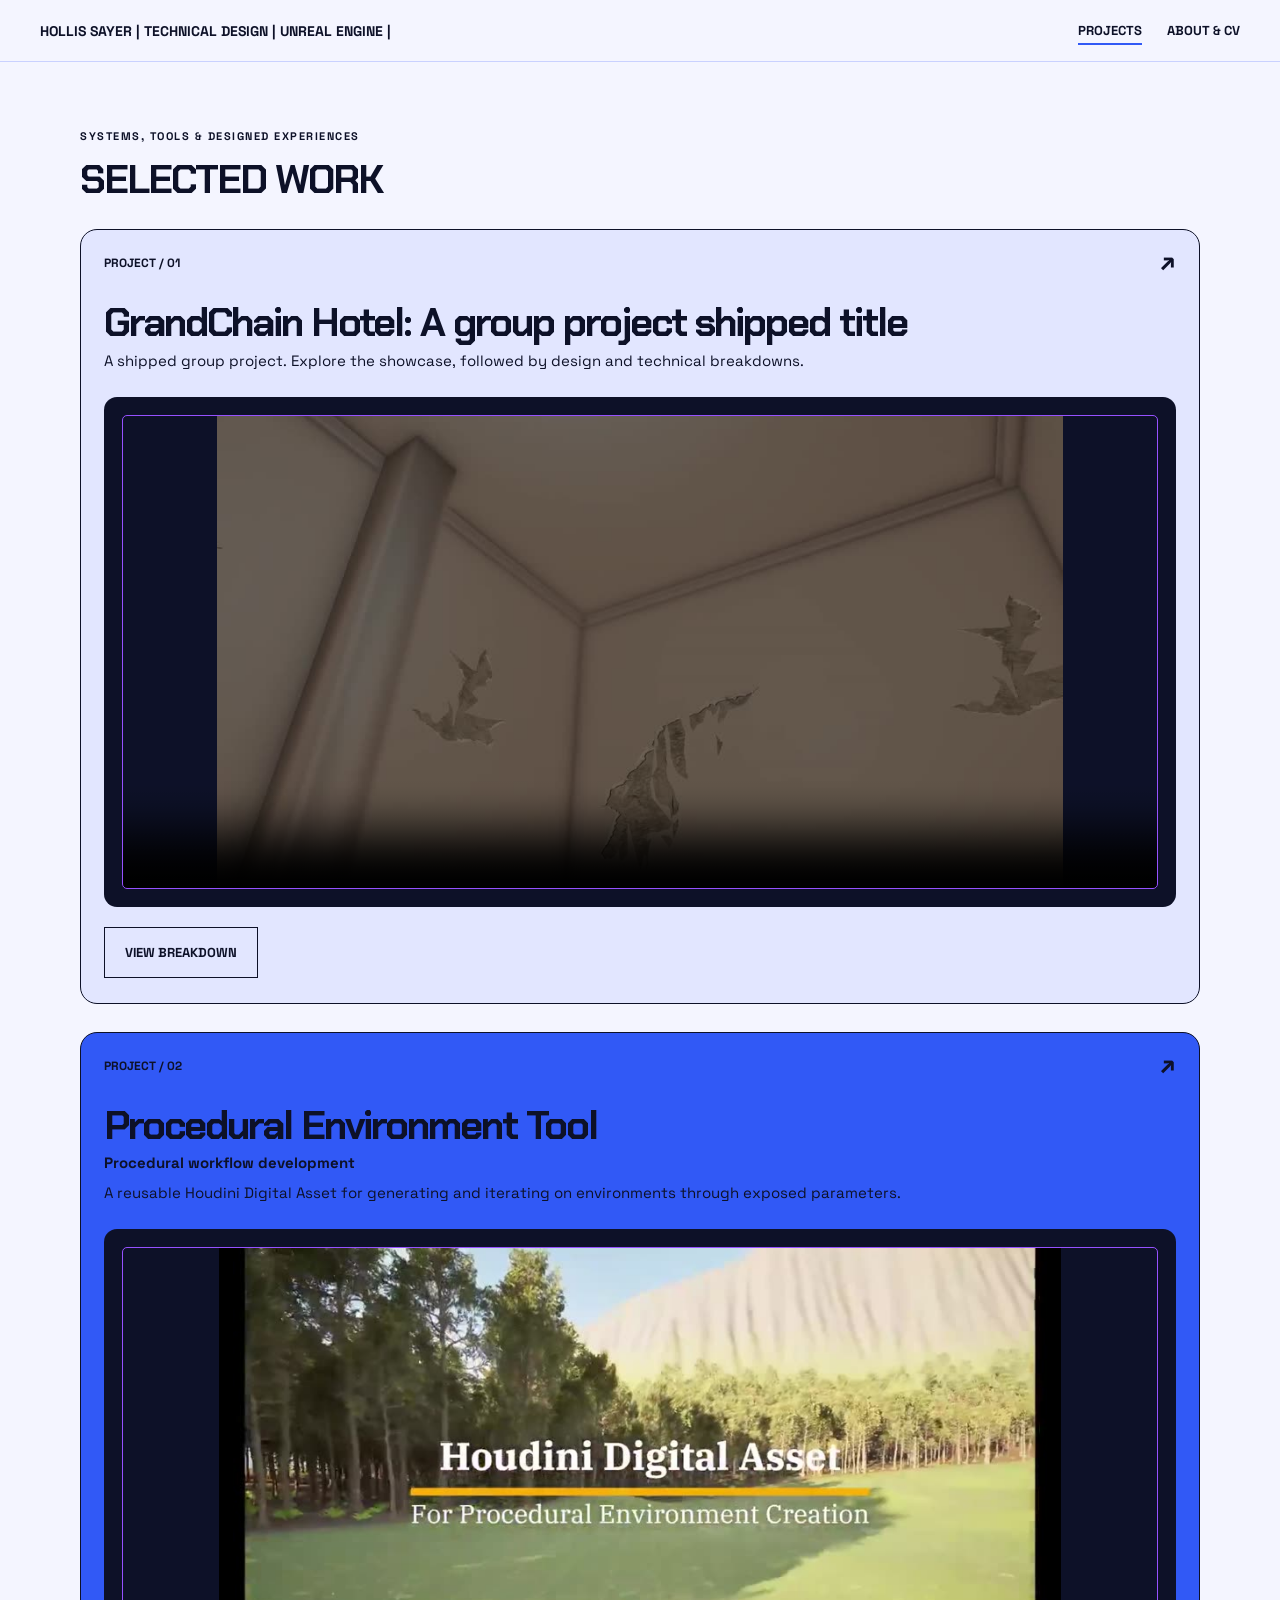
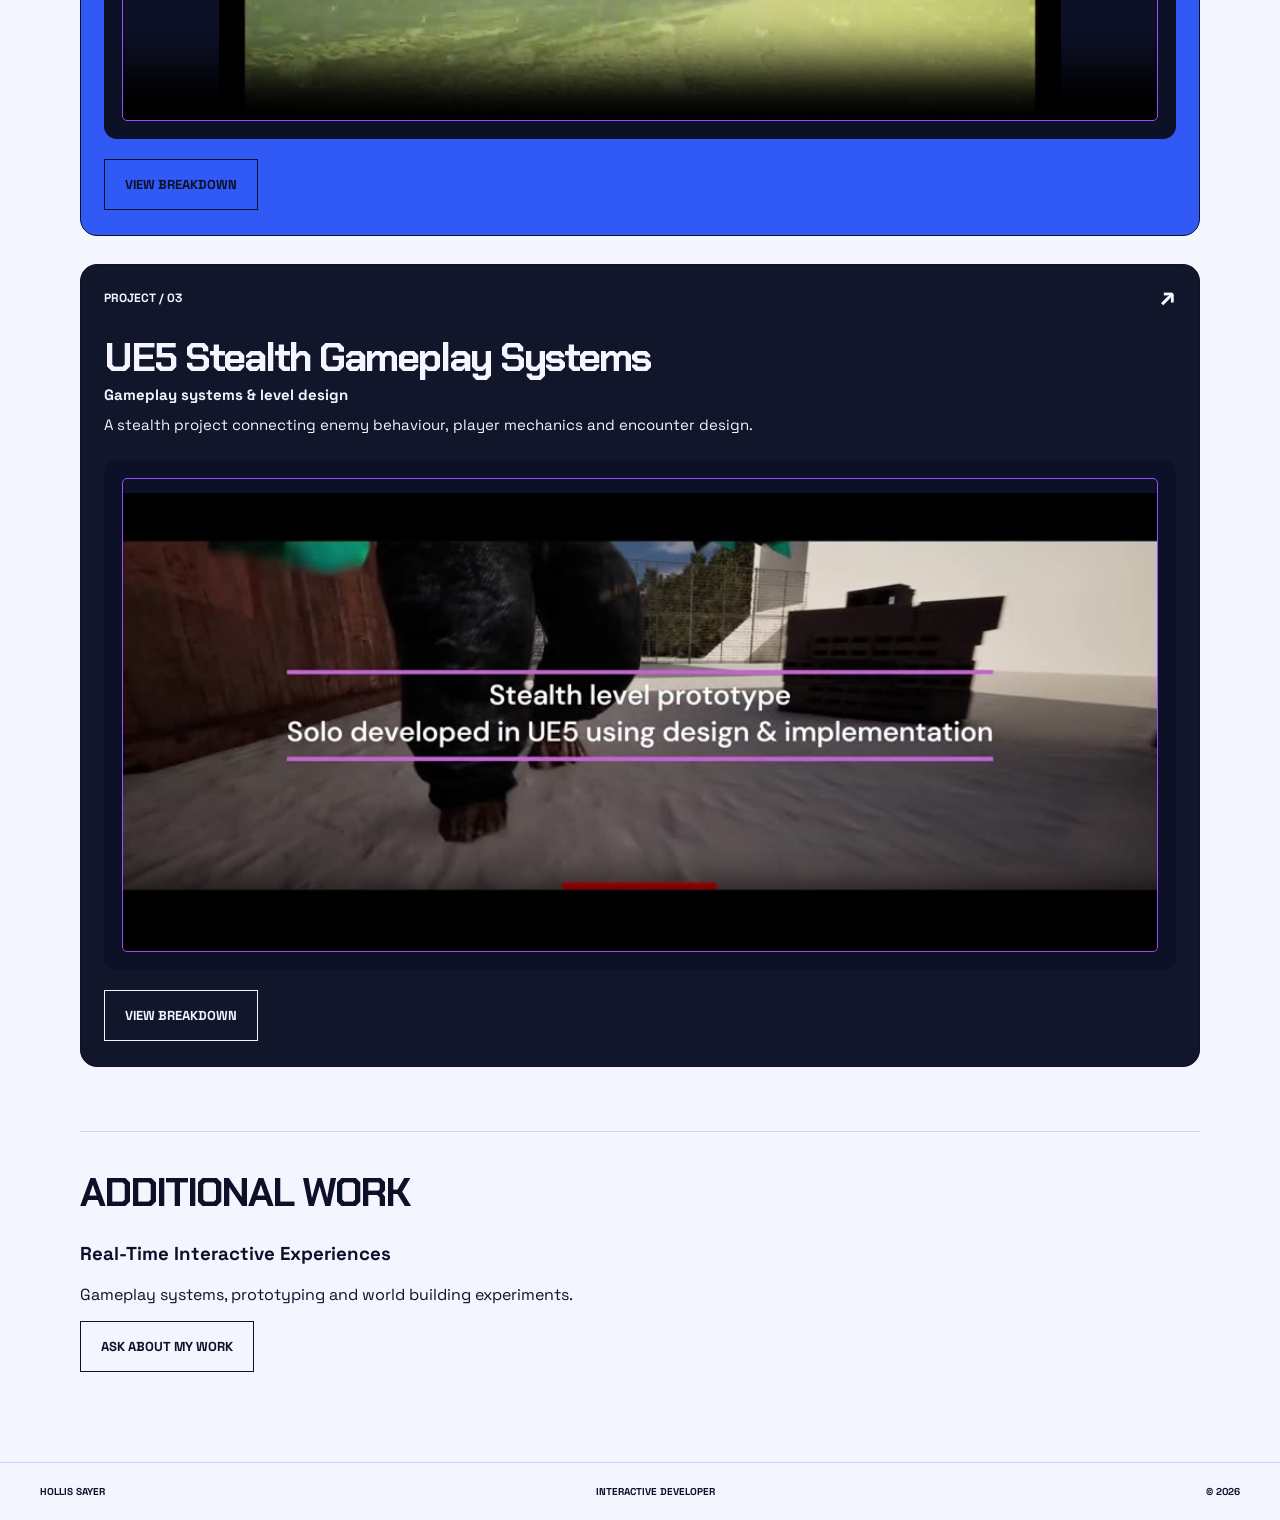
==== index.html @ 5f912efd "Remove real-time 3D from personal skills and profile across portfolio" ====
<!doctype html>
<html lang="en">
<head>
    <meta charset="utf-8">
    <meta name="viewport" content="width=device-width, initial-scale=1">
    <meta name="description" content="Selected technical design and procedural generation projects by Hollis Sayer.">
    <title>Projects — Hollis Sayer</title>
    <link rel="preconnect" href="https://fonts.googleapis.com">
    <link rel="preconnect" href="https://fonts.gstatic.com" crossorigin>
    <link href="https://fonts.googleapis.com/css2?family=Chakra+Petch:wght@500;600;700&family=Space+Grotesk:wght@400;500;600;700&display=optional" rel="stylesheet">
    <link rel="stylesheet" href="styles.css?v=fast-navigation-5">
</head>
<body>
    <header class="nav">
        <a href="index.html" class="name">HOLLIS SAYER | TECHNICAL DESIGN | UNREAL ENGINE |</a>
        <nav aria-label="Primary navigation">
            <a href="index.html" class="active" aria-current="page">PROJECTS</a>
            <a href="about.html">ABOUT &amp; CV</a>
        </nav>
    </header>
    <main id="top"><section class="work" id="selected-work"><div class="wrap"><p class="eyebrow">SYSTEMS, TOOLS &amp; DESIGNED EXPERIENCES</p><h2>SELECTED WORK</h2><article class="card pale"><div class="meta"><span>PROJECT / 01</span><span aria-hidden="true">↗</span></div><h3><a href="grandchain-hotel.html">GrandChain Hotel: A group project shipped title</a></h3><p>A shipped group project. Explore the showcase, followed by design and technical breakdowns.</p><div class="video"><video class="project-video" playsinline controls preload="none" aria-label="GrandChain Hotel showcase" poster="images/previews/hotel.jpg"><source src="videos/grandchain-hotel-showcase.mp4" type="video/mp4">Your browser does not support HTML video. <a href="videos/grandchain-hotel-showcase.mp4">Watch the showcase</a>.</video></div><a class="button project-link" style="margin-top:20px" href="grandchain-hotel.html">VIEW BREAKDOWN</a></article><article class="card blue"><div class="meta"><span>PROJECT / 02</span><span aria-hidden="true">↗</span></div><h3><a href="houdini-tool.html">Procedural Environment Tool</a></h3><h4>Procedural workflow development</h4><p>A reusable Houdini Digital Asset for generating and iterating on environments through exposed parameters.</p><div class="video"><video class="project-video" muted playsinline controls preload="none" poster="images/previews/houdini.jpg"><source src="videos/houdini-portfolio-loop-under25mb.mp4" type="video/mp4">Your browser does not support HTML video.</video></div><a class="button project-link" style="margin-top:20px" href="houdini-tool.html">VIEW BREAKDOWN</a></article><article class="card dark"><div class="meta"><span>PROJECT / 03</span><span aria-hidden="true">↗</span></div><h3><a href="stealth-systems.html">UE5 Stealth Gameplay Systems</a></h3><h4>Gameplay systems & level design</h4><p>A stealth project connecting enemy behaviour, player mechanics and encounter design.</p><div class="video"><video class="project-video" playsinline controls preload="none" aria-label="Stealth level showcase" poster="images/previews/stealth.jpg"><source src="videos/stealth-showcase.mp4" type="video/mp4">Your browser does not support HTML video.</video></div><a class="button project-link" style="margin-top:20px" href="stealth-systems.html">VIEW BREAKDOWN</a></article><section class="additional"><h2>ADDITIONAL WORK</h2><h3>Real-Time Interactive Experiences</h3><p>Gameplay systems, prototyping and world building experiments.</p><a class="button" href="about.html#contact">ASK ABOUT MY WORK</a></section></div></section></main>    <footer>
        <span>HOLLIS SAYER</span>
        <span>INTERACTIVE DEVELOPER</span>
        <span>© 2026</span>
    </footer>
    <script src="script.js?v=fast-navigation-5"></script>
</body>
</html>
---- styles.css ----
/* ========================================
   GLOBAL
   ======================================== */

* { box-sizing: border-box; }

html { scroll-behavior: smooth; }

body {
    margin: 0;
    background: #f4f5ff;
    color: #0d1128;
    font-family: 'Space Grotesk', sans-serif;
}

a { color: inherit; text-decoration: none; }

a:focus-visible,
video:focus-visible {
    outline: 3px solid #9651ff;
    outline-offset: 4px;
}

/* ========================================
   NAVIGATION
   ======================================== */

.nav {
    min-height: 62px;
    border-bottom: 1px solid #c9d1ff;
    display: flex;
    align-items: center;
    justify-content: space-between;
    gap: 28px;
    padding: 14px 40px;
    position: sticky;
    top: 0;
    z-index: 10;
    background: rgba(244, 245, 255, .94);
    backdrop-filter: blur(12px);
}

.name {
    font-size: 14px;
    font-weight: 700;
}

.nav nav {
    display: flex;
    gap: 25px;
    font-size: 13px;
    font-weight: 700;
}

.nav nav a {
    position: relative;
    padding: 6px 0;
}

.nav nav a::after {
    content: '';
    position: absolute;
    left: 0;
    right: 100%;
    bottom: 0;
    height: 2px;
    background: #3159f6;
    transition: right .2s ease;
}

.nav nav a:hover::after,
.nav nav a.active::after {
    right: 0;
}

/* ========================================
   GENERAL LAYOUT
   ======================================== */

.wrap {
    width: min(1120px, calc(100% - 80px));
    margin: auto;
}

.hero {
    min-height: 267px;
    border-bottom: 1px solid #c9d1ff;
    display: flex;
    align-items: center;
    padding: 52px 0;
}

.hero h1,
.work h2,
.page-section h2,
.contact h2,
.card h3,
.cv-block h2,
.cv-block h3 {
    font-family: 'Chakra Petch', sans-serif;
}

.eyebrow {
    margin: 0 0 16px;
    font-size: 11px !important;
    font-weight: 700;
    letter-spacing: 1.5px;
}

.hero h1 {
    font-size: 70px;
    line-height: .9;
    letter-spacing: -4px;
    margin: 0 0 28px;
}

.hero p {
    margin: 0;
    font-size: 16px;
}

/* ========================================
   PROJECT SECTION
   ======================================== */

.work { padding: 67px 0 90px; }

.work h2 {
    font-size: 40px;
    line-height: 1;
    margin: 0 0 30px;
    letter-spacing: -2px;
}

.card {
    border: 1px solid #0d1128;
    border-radius: 17px;
    padding: 25px 23px 0;
    margin-bottom: 28px;
    overflow: hidden;
    transition: .25s;
}

.card:hover {
    transform: translateY(-3px);
    box-shadow: 7px 7px 0 #0d1128;
}

.blue { background: #3159f6; }
.dark { background: #11162b; color: #f4f5ff; }
.pale { background: #e2e6ff; }

.meta {
    display: flex;
    justify-content: space-between;
    font-size: 12px;
    font-weight: 700;
}

.meta span:last-child {
    font-size: 25px;
    line-height: 12px;
}

.card h3 {
    font-size: 40px;
    line-height: 1;
    letter-spacing: -2px;
    margin: 31px 0 8px;
}

.card h4 {
    font-size: 15px;
    margin: 0 0 10px;
}

.card p {
    font-size: 15px;
    line-height: 1.45;
    margin: 0 0 25px;
    max-width: 1000px;
}

/* ========================================
   VIDEO
   ======================================== */

.video {
    height: 510px;
    background: #0d1128;
    border-radius: 13px;
    padding: 18px;
    position: relative;
    overflow: hidden;
}

.video::after {
    content: '';
    position: absolute;
    inset: 18px;
    border: 1px solid #9651ff;
    border-radius: 5px;
    pointer-events: none;
    z-index: 2;
}

.project-video {
    width: 100%;
    height: 100%;
    display: block;
    object-fit: contain;
    background: #0d1128;
    border-radius: 5px;
}

.project-video:fullscreen,
.project-video:-webkit-full-screen {
    width: 100%;
    height: 100%;
    object-fit: contain;
    background: #000;
}

.tags {
    display: flex;
    gap: 24px;
    flex-wrap: wrap;
    padding: 20px 0;
    font-size: 10px;
    font-weight: 700;
}

.placeholder {
    height: 360px;
    border: 1px dashed rgba(255, 255, 255, .45);
    border-radius: 9px;
    display: grid;
    place-items: center;
    background: linear-gradient(135deg, #1b244a, #090c1a);
    font-size: 11px;
    letter-spacing: 2px;
}

.placeholder.light {
    border-color: #0d1128;
    background: repeating-linear-gradient(45deg, rgba(13, 17, 40, .05) 0 2px, transparent 2px 12px);
}

/* ========================================
   ABOUT / CONTENT PAGES
   ======================================== */

.page-section {
    padding: 90px 0;
    border-bottom: 1px solid #c9d1ff;
}

.about-grid {
    display: grid;
    grid-template-columns: 1fr 1fr;
    gap: 90px;
    align-items: start;
}

.page-section h2 {
    font-size: 48px;
    line-height: .96;
    letter-spacing: -2.5px;
    margin: 0;
}

.body-copy p,
.cv-block p {
    font-size: 17px;
    line-height: 1.6;
    margin: 0 0 22px;
}

.button-row {
    display: flex;
    flex-wrap: wrap;
    gap: 12px;
    margin-top: 32px;
}

.button {
    display: inline-flex;
    justify-content: space-between;
    align-items: center;
    gap: 35px;
    border: 1px solid #0d1128;
    padding: 16px 20px;
    font-size: 13px;
    font-weight: 700;
    transition: background .2s ease, color .2s ease;
}

.button:hover {
    background: #0d1128;
    color: #fff;
}

.button-secondary { background: #e2e6ff; }

/* ========================================
   CV
   ======================================== */

.cv-section { padding-top: 48px; }

.cv-block {
    display: grid;
    grid-template-columns: minmax(140px, .32fr) 1fr;
    gap: 48px;
    padding: 42px 0;
    border-bottom: 1px solid #c9d1ff;
}

.cv-block:last-child { border-bottom: 0; }

.cv-label {
    font-size: 11px;
    font-weight: 700;
    letter-spacing: 1.5px;
    padding-top: 7px;
}

.cv-block h2 {
    font-size: 40px;
    line-height: 1;
    letter-spacing: -2px;
    margin: 0 0 18px;
}

.cv-block h3 {
    font-size: 23px;
    line-height: 1.1;
    margin: 0 0 14px;
}

.skill-list {
    display: flex;
    flex-wrap: wrap;
    gap: 10px;
}

.skill-list span {
    border: 1px solid #0d1128;
    background: #e2e6ff;
    padding: 11px 13px;
    font-size: 11px;
    font-weight: 700;
}

.cv-columns {
    display: grid;
    grid-template-columns: 1fr 1fr;
    gap: 48px;
}

.cv-contact { background: #3159f6; margin: 24px -24px 0; padding: 42px 24px; border: 1px solid #0d1128; }

/* ========================================
   CONTACT / FOOTER
   ======================================== */

.contact {
    border-top: 1px solid #c9d1ff;
    padding: 90px 0;
}

.page-section + .contact { border-top: 0; }

.contact-grid {
    display: grid;
    grid-template-columns: 1.25fr .75fr;
    gap: 70px;
    align-items: end;
}

.contact small { font-size: 11px; font-weight: 700; }

.contact h2 {
    font-size: 85px;
    line-height: .88;
    letter-spacing: -5px;
    margin: 12px 0 0;
}

.contact p {
    line-height: 1.5;
    max-width: 380px;
}

footer {
    border-top: 1px solid #c9d1ff;
    padding: 22px 40px;
    display: flex;
    justify-content: space-between;
    gap: 20px;
    font-size: 10px;
    font-weight: 700;
}

/* ========================================
   MOBILE
   ======================================== */

@media (max-width: 760px) {
    .nav {
        align-items: flex-start;
        flex-direction: column;
        gap: 8px;
        padding: 13px 20px;
    }

    .name {
        font-size: 10px;
        line-height: 1.4;
    }

    .nav nav {
        width: 100%;
        justify-content: space-between;
        gap: 16px;
        font-size: 11px;
    }

    .wrap { width: calc(100% - 40px); }

    .hero { min-height: 230px; padding: 42px 0; }
    .hero h1 { font-size: 57px; }
    .work { padding: 50px 0 60px; }

    .card {
        padding: 20px 17px 0;
        border-radius: 12px;
    }

    .card h3 { font-size: 29px; }

    .video { height: 280px; padding: 10px; }
    .video::after { inset: 10px; }
    .placeholder { height: 230px; }

    .page-section { padding: 62px 0; }
    .about-grid { grid-template-columns: 1fr; gap: 34px; }
    .page-section h2 { font-size: 38px; }

    .cv-block {
        grid-template-columns: 1fr;
        gap: 18px;
        padding: 34px 0;
    }

    .cv-label { padding-top: 0; }
    .cv-block h2 { font-size: 32px; }
    .cv-columns { grid-template-columns: 1fr; gap: 26px; }
    .cv-contact { margin: 16px -12px 0; padding: 30px 18px; }

    .contact { padding: 65px 0; }
    .contact-grid { grid-template-columns: 1fr; gap: 30px; }
    .contact h2 { font-size: 57px; letter-spacing: -3px; }

    footer { padding: 20px; display: block; }
    footer span { display: block; margin: 5px 0; }
}

/* Portfolio case studies */
html{scroll-padding-top:110px}
.hero h1{line-height:1.03}
.hero p{line-height:1.6}
.project-link{margin-bottom:25px}
.dark .button{border-color:#f4f5ff}
.dark .button:hover{background:#f4f5ff;color:#11162b}
.project-summary{min-height:150px;display:flex;flex-direction:column;justify-content:center;border-top:1px solid currentColor;border-bottom:1px solid currentColor;padding:25px 0}
.project-summary span{font-size:clamp(16px,3vw,28px);font-weight:700}
.project-summary p{margin:15px 0 0}
.additional{margin-top:64px;padding-top:40px;border-top:1px solid #c9d1ff}
.back-link{display:inline-block;margin-bottom:30px;font-size:12px;font-weight:700}
.case-hero h1{font-size:clamp(36px,6vw,70px);letter-spacing:-2px;max-width:1000px}
.case-hero p{max-width:780px}
.case-body{padding-bottom:70px}
.draft-note{border-left:3px solid #3159f6;padding:15px 20px;background:#e2e6ff;line-height:1.6;margin:32px 0}
.case-section{padding:50px 0;border-bottom:1px solid #c9d1ff;scroll-margin-top:20px}
.case-section h2{font-family:'Chakra Petch',sans-serif;font-size:clamp(28px,4vw,44px);line-height:1.12;margin:0 0 28px;letter-spacing:-1px}
.case-section h3{font-size:22px;margin:0 0 18px}
.case-section p,.case-section dd{line-height:1.65}
.case-section p{max-width:850px}
.caption{font-size:13px;color:#424a71}
.overview-grid,.evidence-grid{display:grid;grid-template-columns:1fr 1fr;gap:24px}
.overview-grid{margin:0 0 28px}
.overview-grid>div{padding:20px;background:#e2e6ff}
dt{font-size:12px;font-weight:700;margin-bottom:10px}
dd{margin:0}
.case-nav{display:flex;flex-wrap:wrap;gap:20px;padding:24px 0;border-bottom:1px solid #c9d1ff;font-size:13px;font-weight:700}
.case-nav a,.back-link{text-decoration:underline;text-underline-offset:5px}
.evidence-slot{border:1px dashed #818bbb;border-radius:12px;background:#e9ecff;padding:28px;min-height:170px}
.evidence-slot p{margin:15px 0}
.evidence-slot span{font-size:11px;letter-spacing:1px;text-transform:uppercase;color:#424a71}
.system-block{margin:35px 0 50px}
.reasoning{display:grid;grid-template-columns:repeat(3,minmax(0,1fr));gap:24px;margin:24px 0}
.process-flow{display:flex;flex-wrap:wrap;align-items:center;gap:15px;margin:28px 0;font-size:12px;font-weight:700}
.process-flow span{padding:15px;background:#e2e6ff}
.iteration-grid{display:grid;grid-template-columns:repeat(4,minmax(0,1fr));gap:20px}
.iteration-grid article{padding:24px 20px;border:1px solid #c9d1ff;border-radius:12px}
.iteration-grid h3{margin-top:15px}
@media(max-width:760px){.hero h1{font-size:clamp(36px,10vw,57px);letter-spacing:-2px}.evidence-grid,.overview-grid,.reasoning,.iteration-grid{grid-template-columns:1fr}.case-section{padding:35px 0}.case-nav{gap:20px;line-height:1.8}.video{height:auto;aspect-ratio:16/9}.button{gap:18px;font-size:12px}.tags{gap:14px}}
@media(prefers-reduced-motion:reduce){html{scroll-behavior:auto}.card,.button{transition:none}.card:hover{transform:none}}

.project-evidence{margin:28px 0;background:#e2e6ff;padding:16px;border:1px solid #c9d1ff;border-radius:12px}.project-evidence img{display:block;width:100%;height:auto;max-height:850px;object-fit:contain;background:white}.project-evidence figcaption{font-size:13px;line-height:1.6;margin-top:12px;color:#424a71}.system-block p{max-width:900px}

.breakdown-choice{display:flex;flex-wrap:wrap;gap:16px;margin-top:28px}.breakdown-group{padding-top:65px;scroll-margin-top:110px}.breakdown-group>h2{font-family:'Chakra Petch',sans-serif;font-size:clamp(32px,4vw,48px);margin:0 0 24px}.case-section h3{font-family:'Chakra Petch',sans-serif;font-size:clamp(26px,3vw,36px);margin:0 0 25px}.case-section h4{font-size:16px;margin:28px 0 10px}.breakdown-group+.breakdown-group{margin-top:60px;border-top:3px solid #3159f6}.design-study{padding-top:40px}@media(max-width:760px){.breakdown-choice{flex-direction:column}.breakdown-choice .button{width:100%}.breakdown-group{padding-top:45px}}

/* Immediate navigation and predictable card interactions */
html{scroll-behavior:auto}.card{transition:none}.card:hover{transform:none;box-shadow:none}.nav{backdrop-filter:none}.project-video{aspect-ratio:16/9}

/* Keep touch and button feedback immediate. */
a,button{touch-action:manipulation}.button,.nav nav a::after{transition:none}

.teaching-layer{margin:28px 0 40px}.teaching-layer h5{font-family:'Chakra Petch',sans-serif;font-size:clamp(18px,2vw,20px);line-height:1.4;margin:0 0 14px}.teaching-layer p{margin-bottom:24px}

/* Design headings sit above the smaller teaching layers. */
.design-study>h4{font-family:'Chakra Petch',sans-serif;font-size:clamp(23px,2.5vw,26px);line-height:1.35;margin:32px 0 14px}

/* Small tutorial screenshots sit beside the explanation. */
.teaching-example{display:grid;grid-template-columns:minmax(0,1fr) 240px;gap:28px;align-items:start}.teaching-example p{margin:0}.teaching-image{display:block;border:1px solid #c9d1ff;border-radius:10px;overflow:hidden;background:#e2e6ff}.teaching-image img{display:block;width:100%;height:auto}@media(max-width:760px){.teaching-example{grid-template-columns:1fr;gap:18px}.teaching-image{width:min(240px,100%)}}
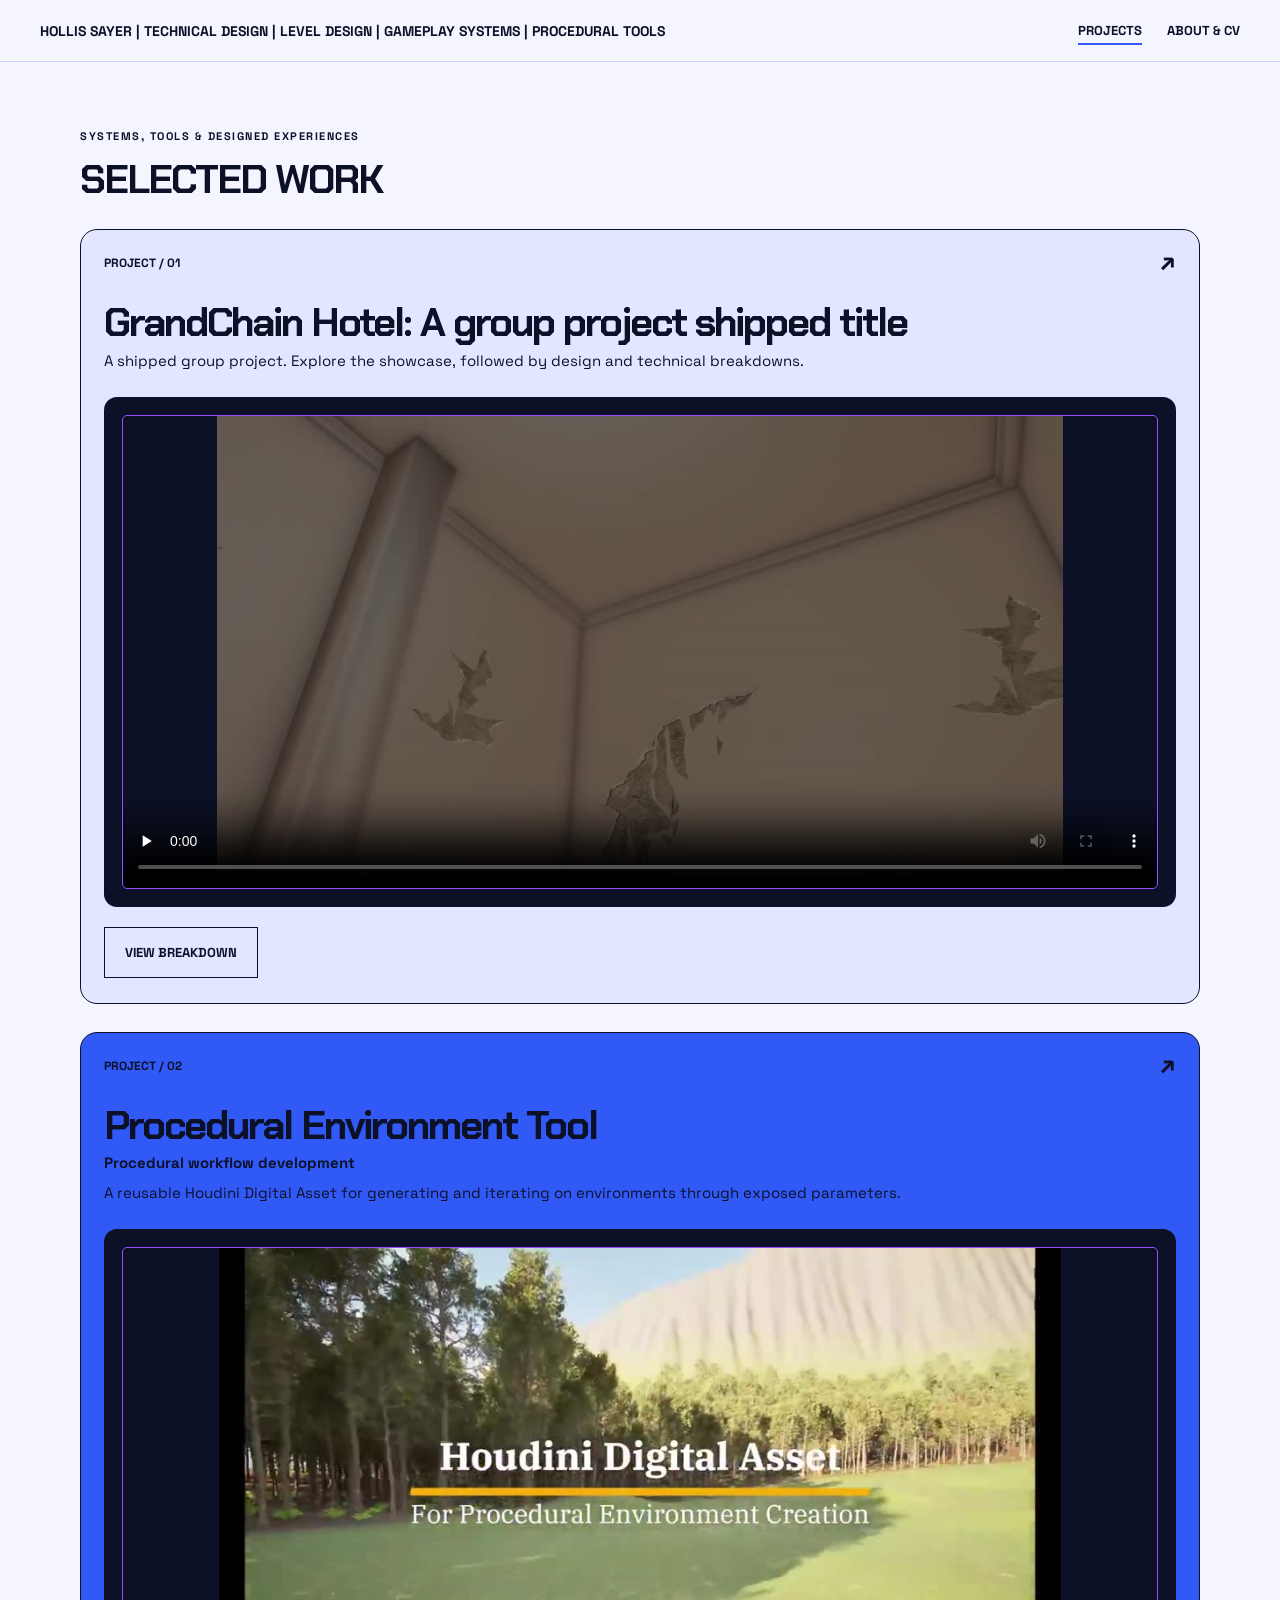
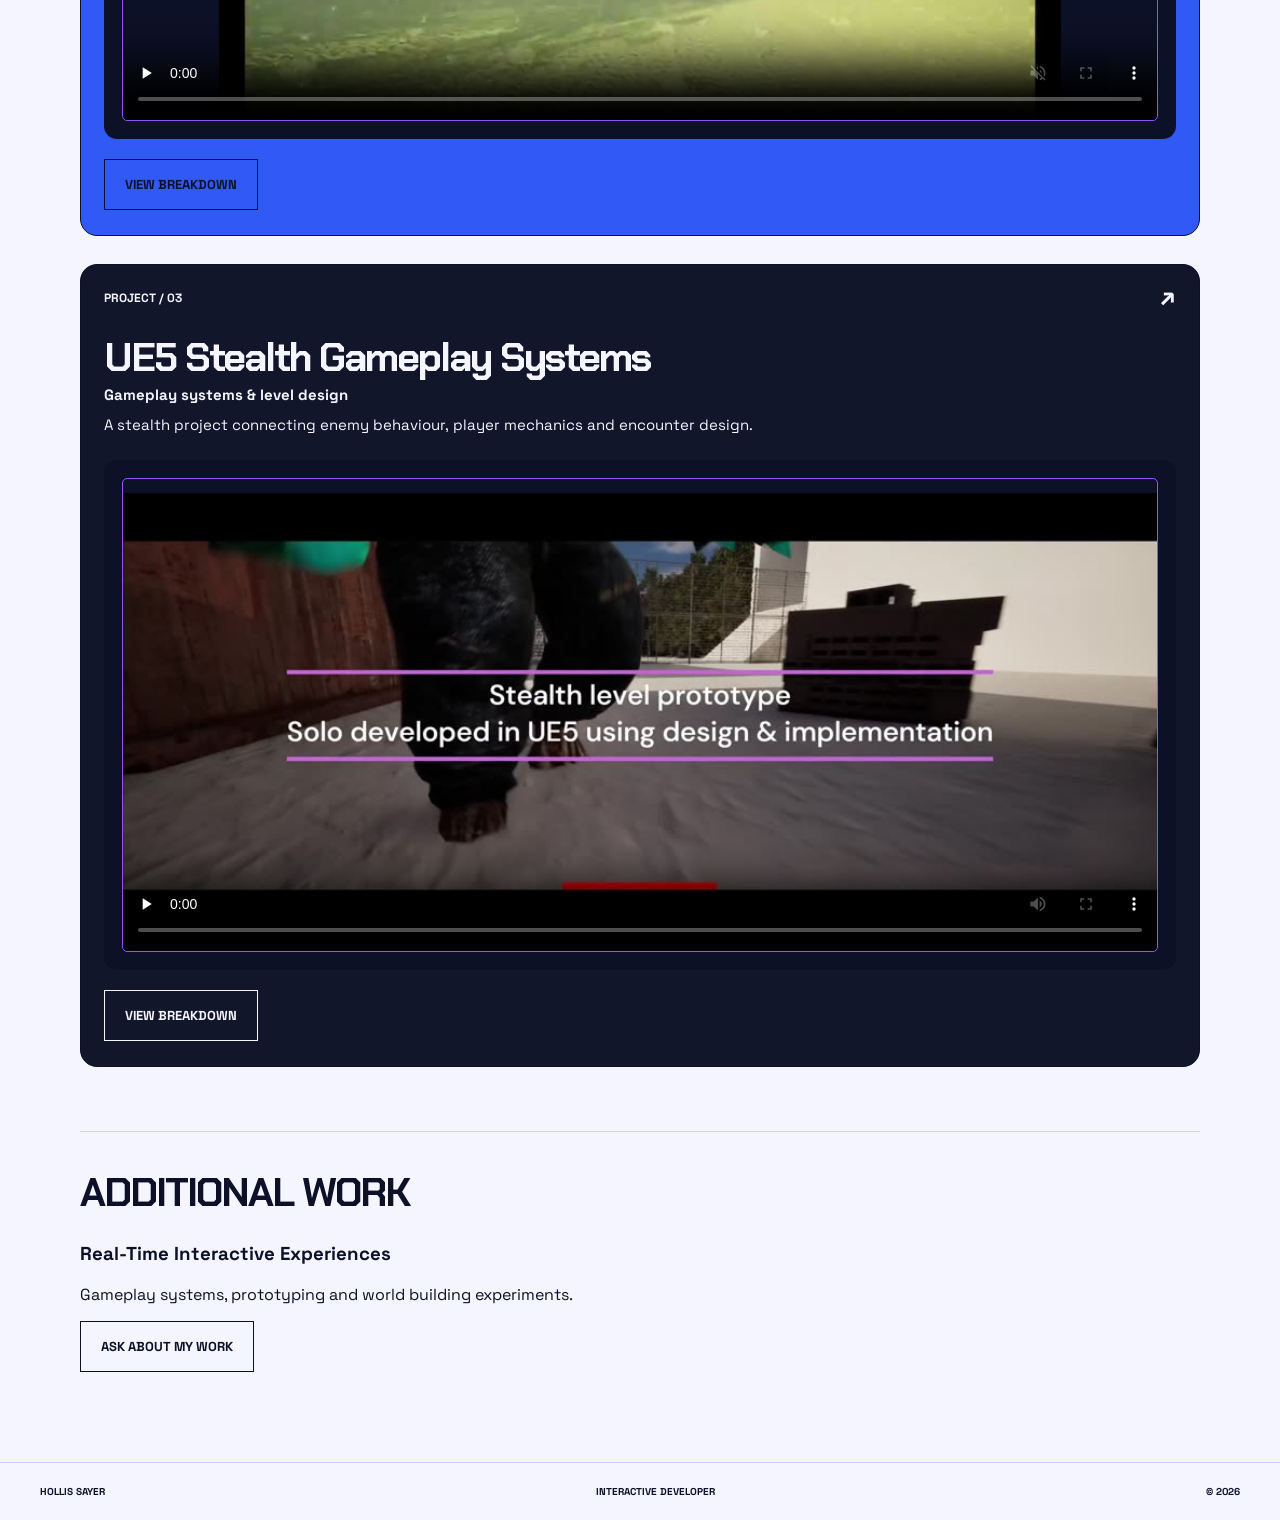
==== commit d174f35e: "Make portfolio identity header non-clickable and update specialties" ====
--- a/index.html
+++ b/index.html
@@ -12,7 +12,7 @@
 </head>
 <body>
     <header class="nav">
-        <a href="index.html" class="name">HOLLIS SAYER | TECHNICAL DESIGN | UNREAL ENGINE |</a>
+        <span class="name">HOLLIS SAYER | TECHNICAL DESIGN | LEVEL DESIGN | GAMEPLAY SYSTEMS | PROCEDURAL TOOLS</span>
         <nav aria-label="Primary navigation">
             <a href="index.html" class="active" aria-current="page">PROJECTS</a>
             <a href="about.html">ABOUT &amp; CV</a>
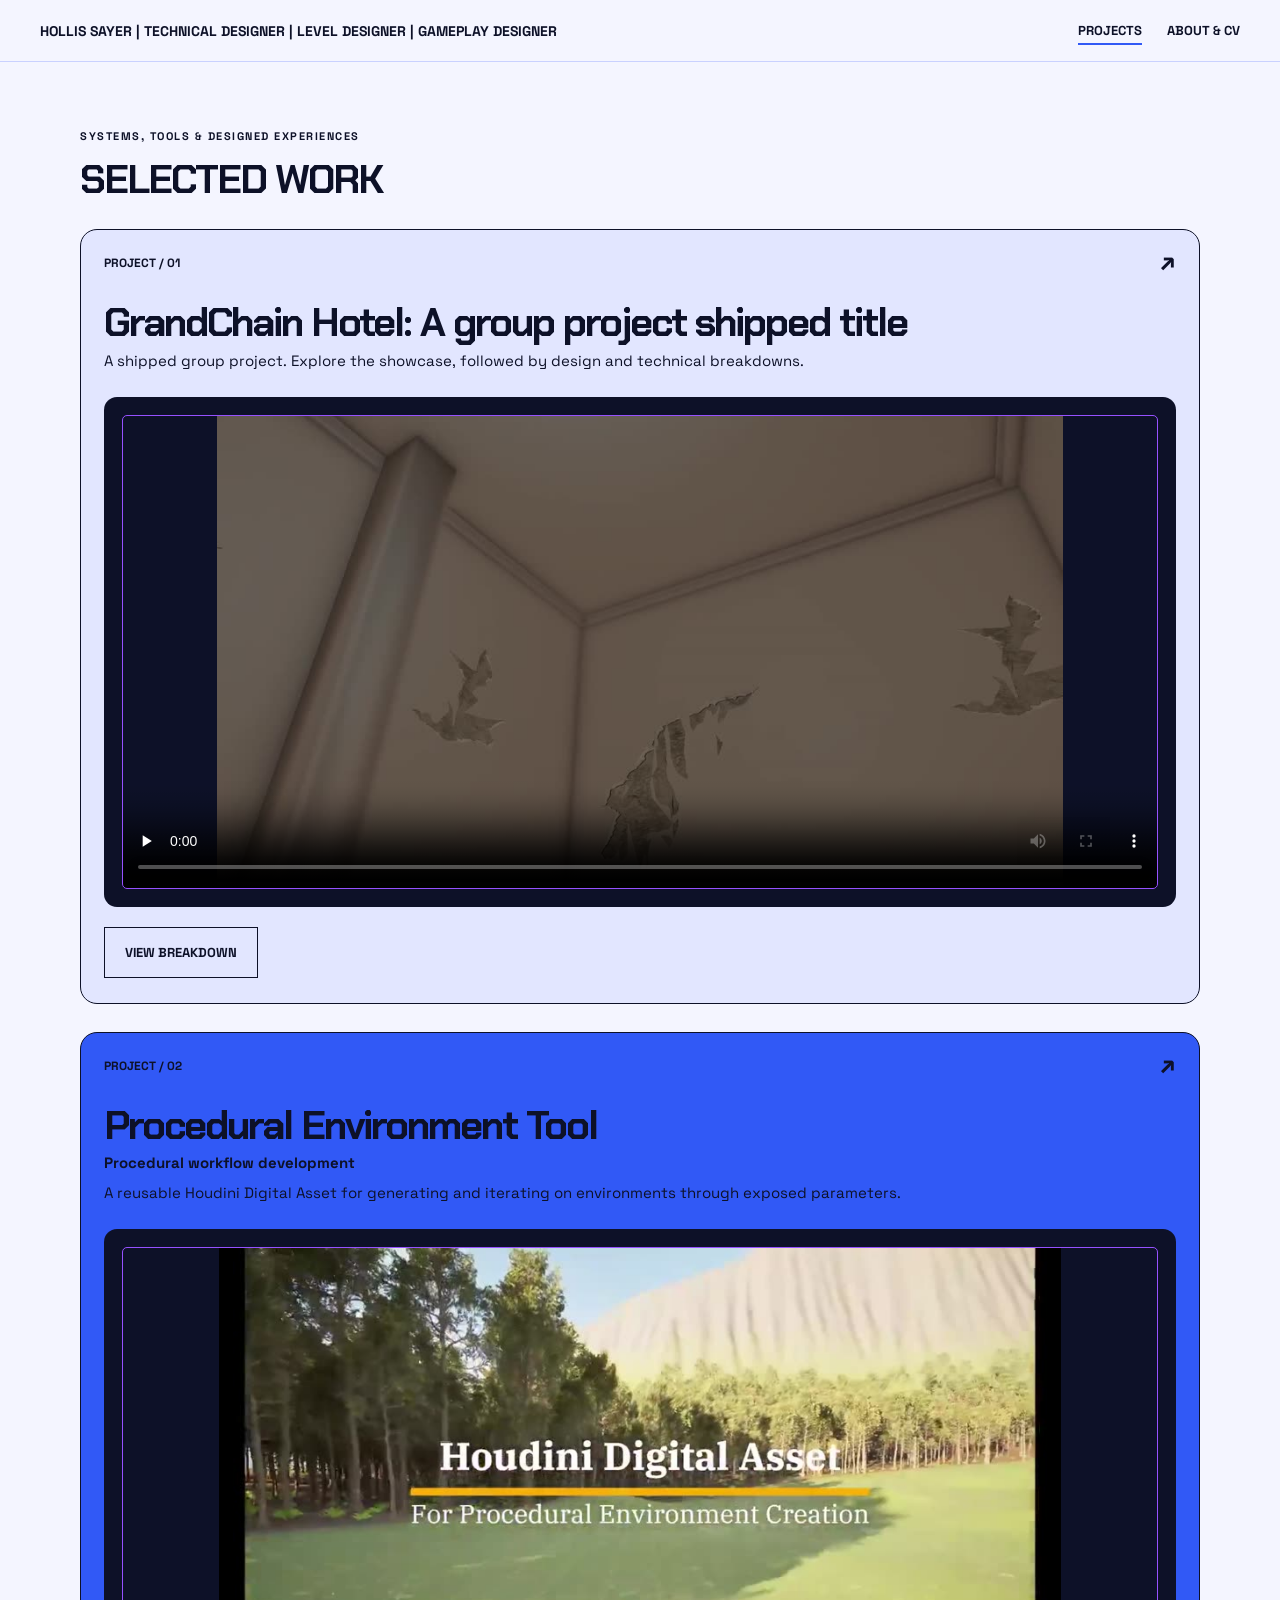
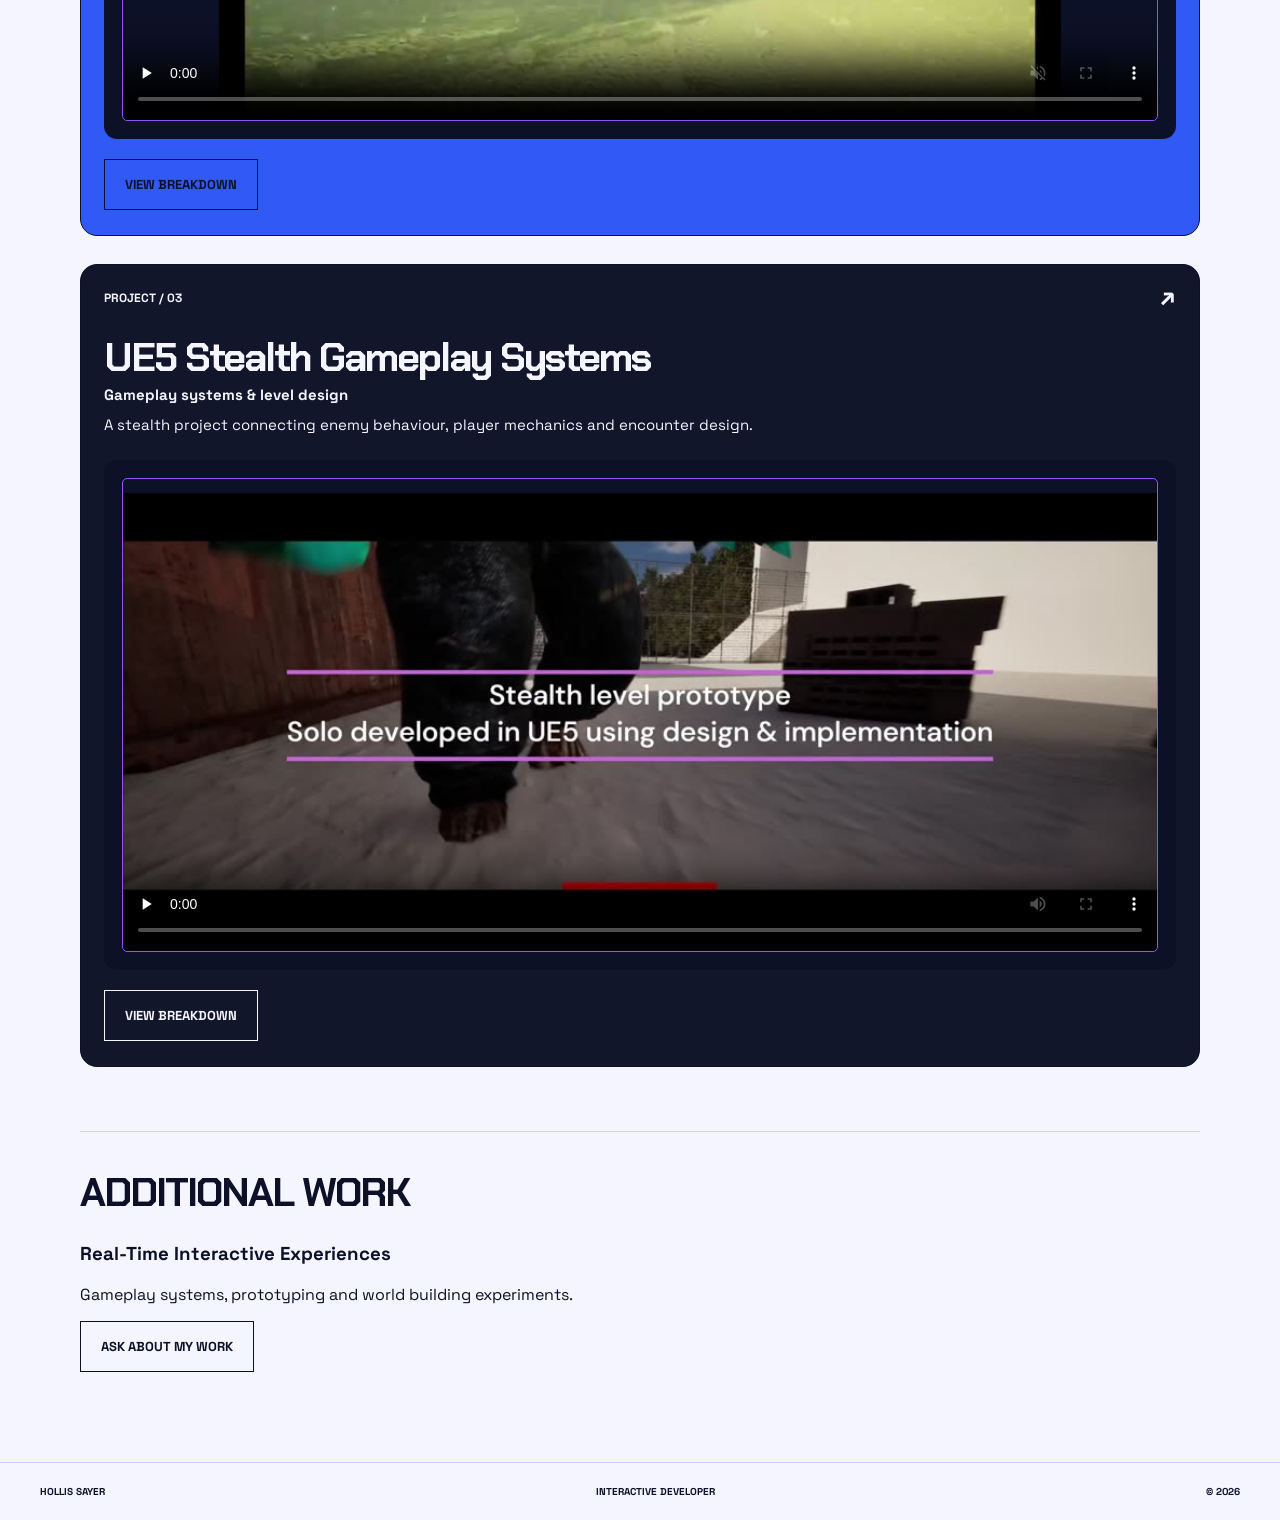
==== commit 1f49573e: "Use designer job roles in non-clickable portfolio header" ====
--- a/index.html
+++ b/index.html
@@ -12,7 +12,7 @@
 </head>
 <body>
     <header class="nav">
-        <span class="name">HOLLIS SAYER | TECHNICAL DESIGN | LEVEL DESIGN | GAMEPLAY SYSTEMS | PROCEDURAL TOOLS</span>
+        <span class="name">HOLLIS SAYER | TECHNICAL DESIGNER | LEVEL DESIGNER | GAMEPLAY DESIGNER</span>
         <nav aria-label="Primary navigation">
             <a href="index.html" class="active" aria-current="page">PROJECTS</a>
             <a href="about.html">ABOUT &amp; CV</a>
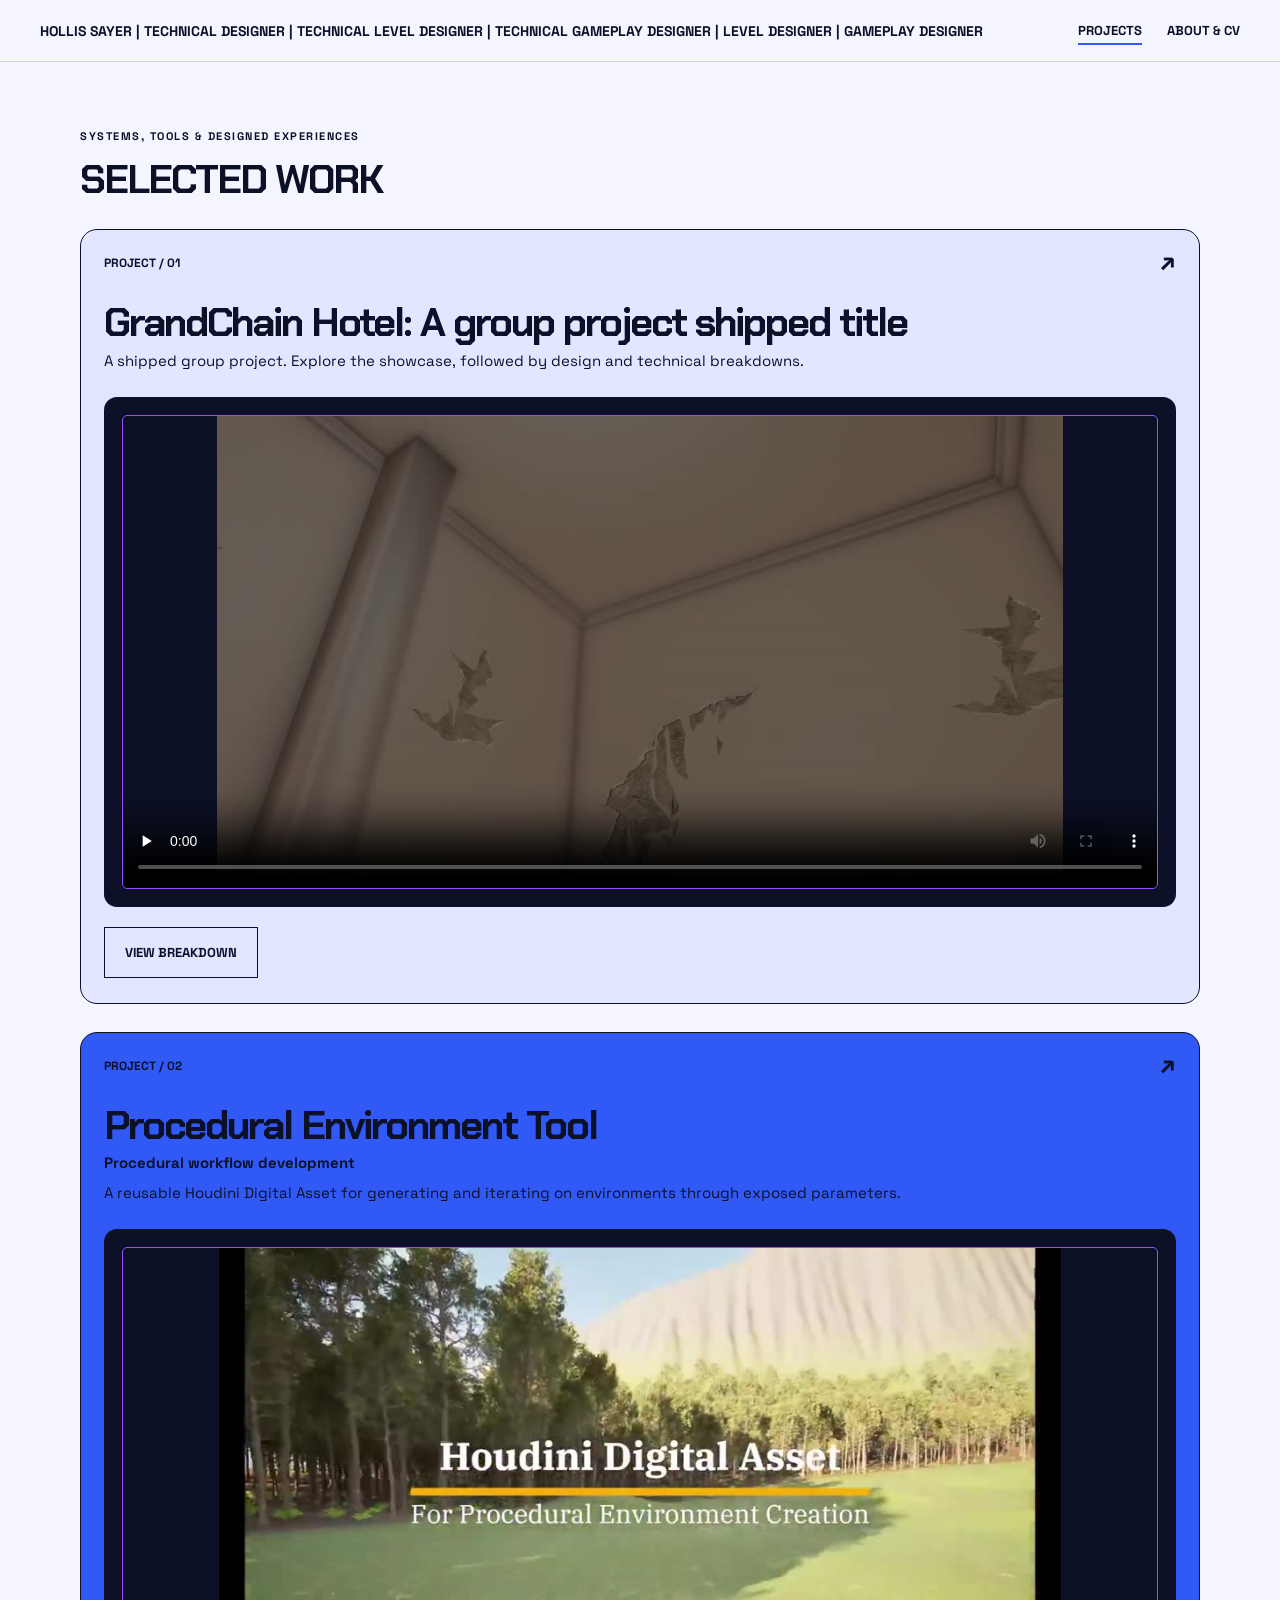
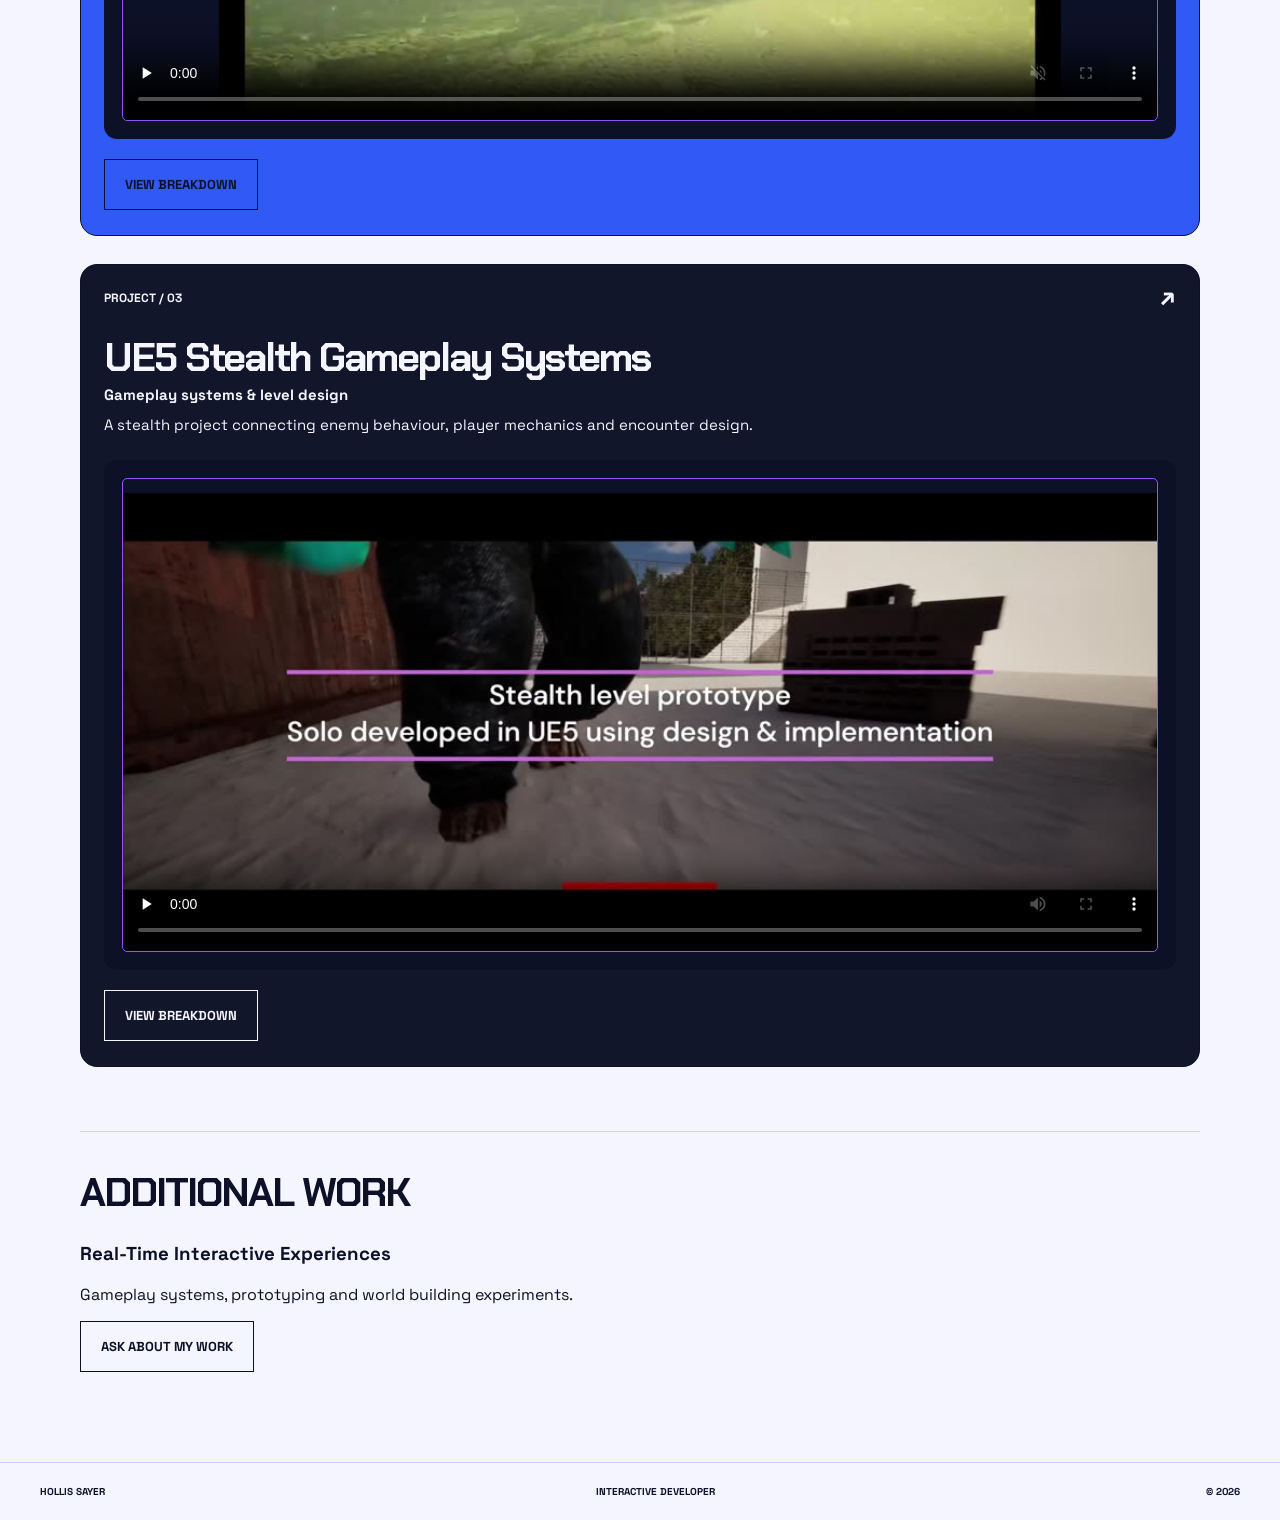
==== commit 14ac20b5: "Add technical level and gameplay designer roles to portfolio header" ====
--- a/index.html
+++ b/index.html
@@ -12,7 +12,7 @@
 </head>
 <body>
     <header class="nav">
-        <span class="name">HOLLIS SAYER | TECHNICAL DESIGNER | LEVEL DESIGNER | GAMEPLAY DESIGNER</span>
+        <span class="name">HOLLIS SAYER | TECHNICAL DESIGNER | TECHNICAL LEVEL DESIGNER | TECHNICAL GAMEPLAY DESIGNER | LEVEL DESIGNER | GAMEPLAY DESIGNER</span>
         <nav aria-label="Primary navigation">
             <a href="index.html" class="active" aria-current="page">PROJECTS</a>
             <a href="about.html">ABOUT &amp; CV</a>
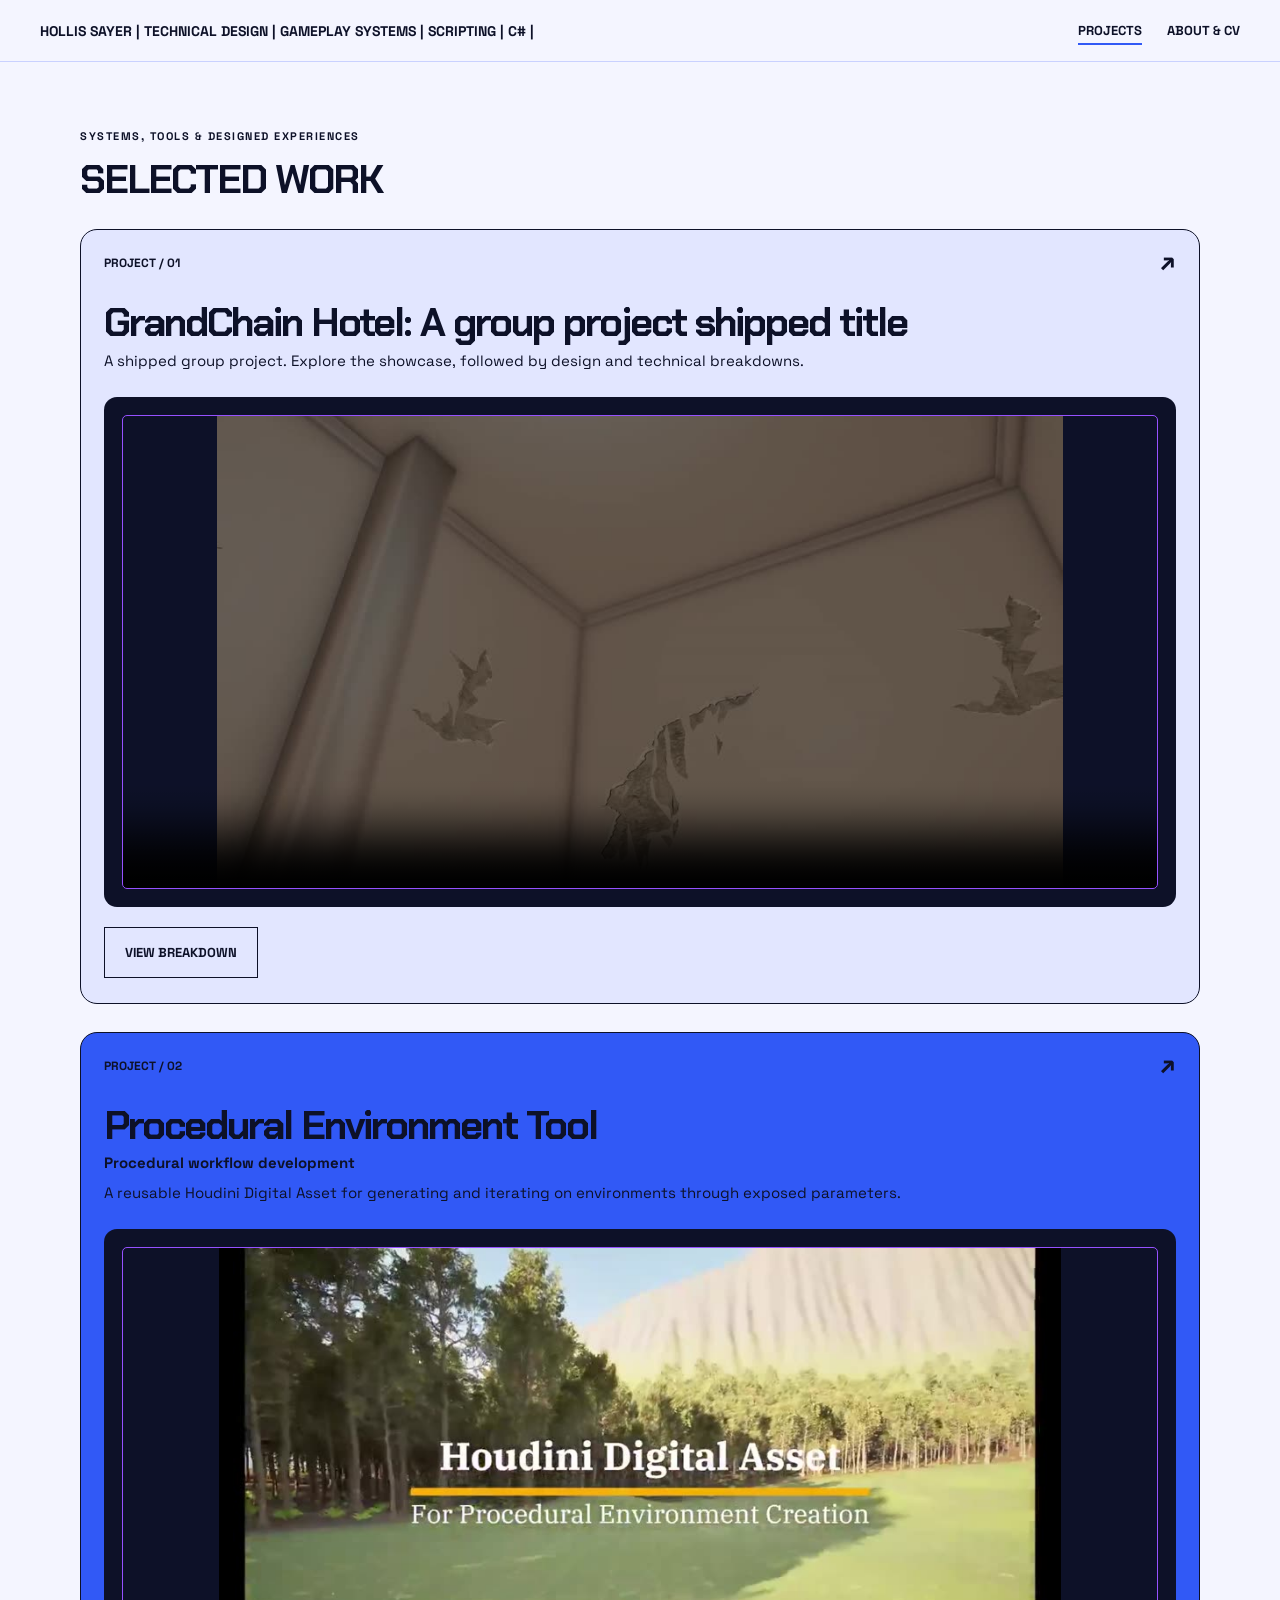
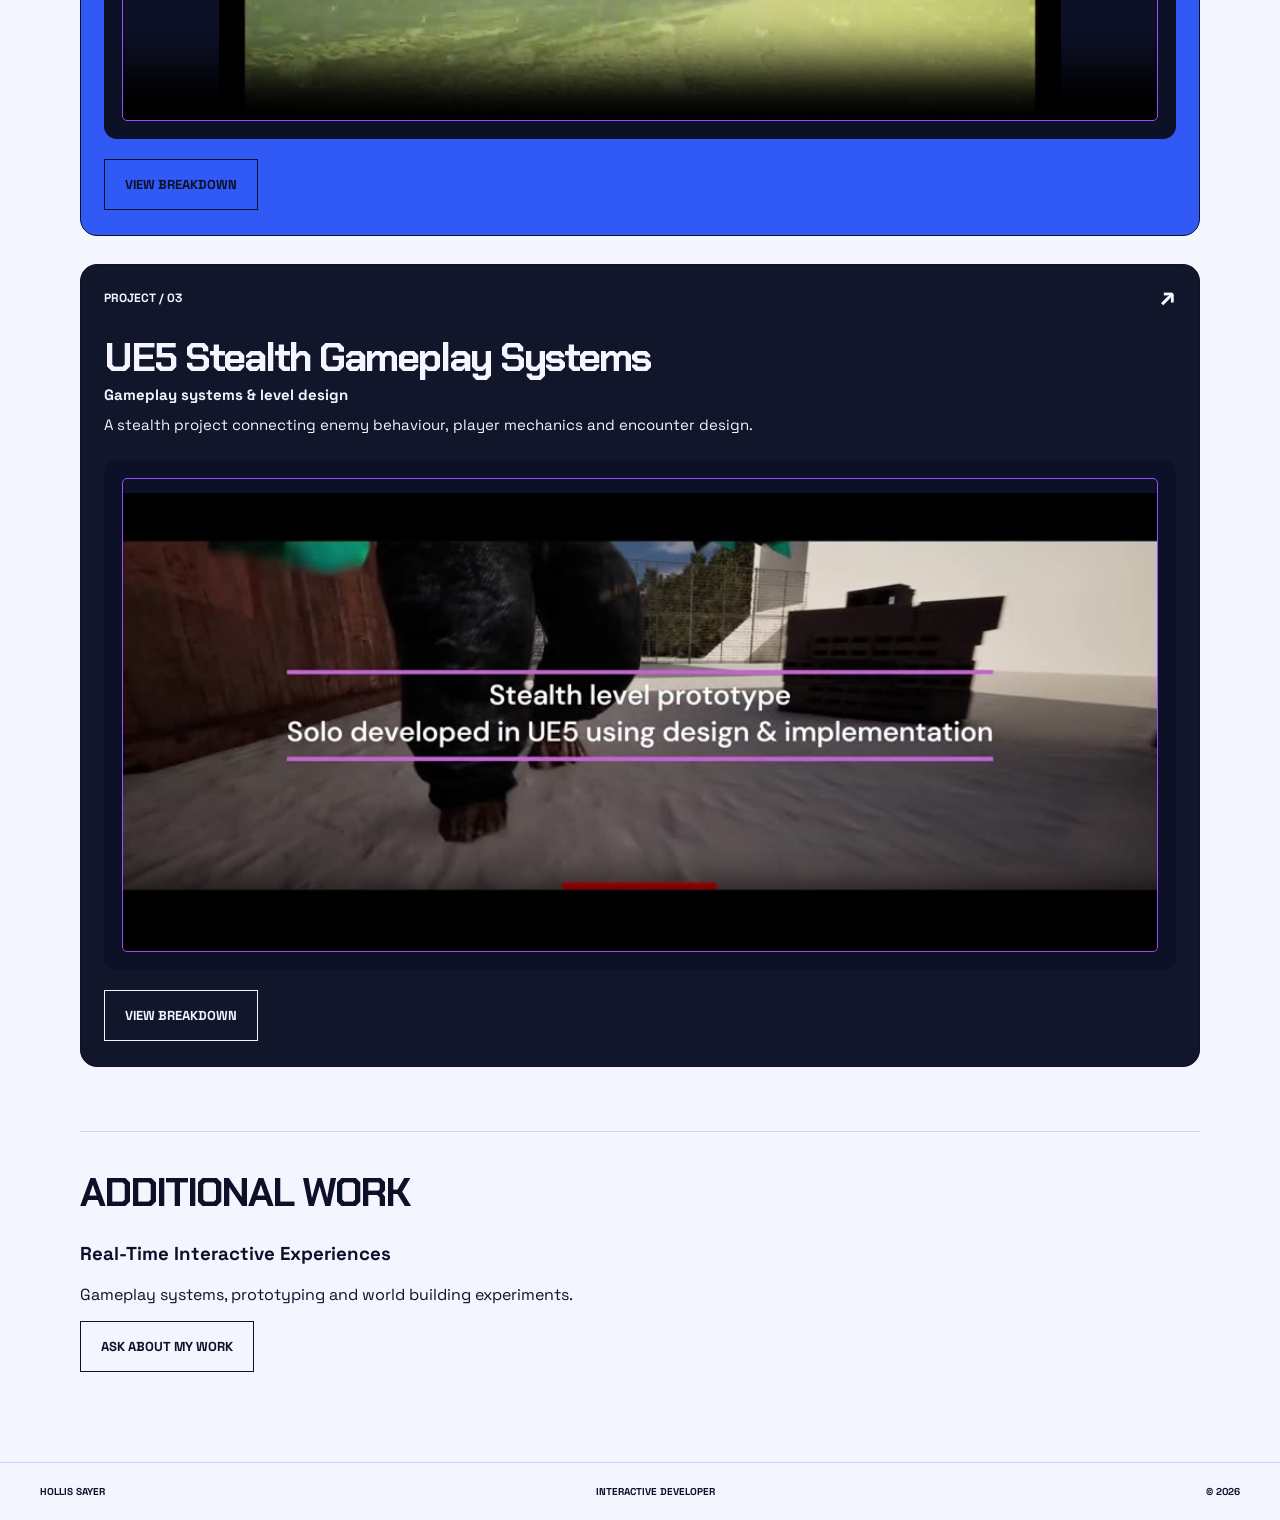
==== commit 3eaf1924: "Set portfolio header to requested technical design and scripting wording" ====
--- a/index.html
+++ b/index.html
@@ -12,7 +12,7 @@
 </head>
 <body>
     <header class="nav">
-        <span class="name">HOLLIS SAYER | TECHNICAL DESIGNER | TECHNICAL LEVEL DESIGNER | TECHNICAL GAMEPLAY DESIGNER | LEVEL DESIGNER | GAMEPLAY DESIGNER</span>
+        <span class="name">HOLLIS SAYER | TECHNICAL DESIGN | GAMEPLAY SYSTEMS | SCRIPTING | C# |</span>
         <nav aria-label="Primary navigation">
             <a href="index.html" class="active" aria-current="page">PROJECTS</a>
             <a href="about.html">ABOUT &amp; CV</a>
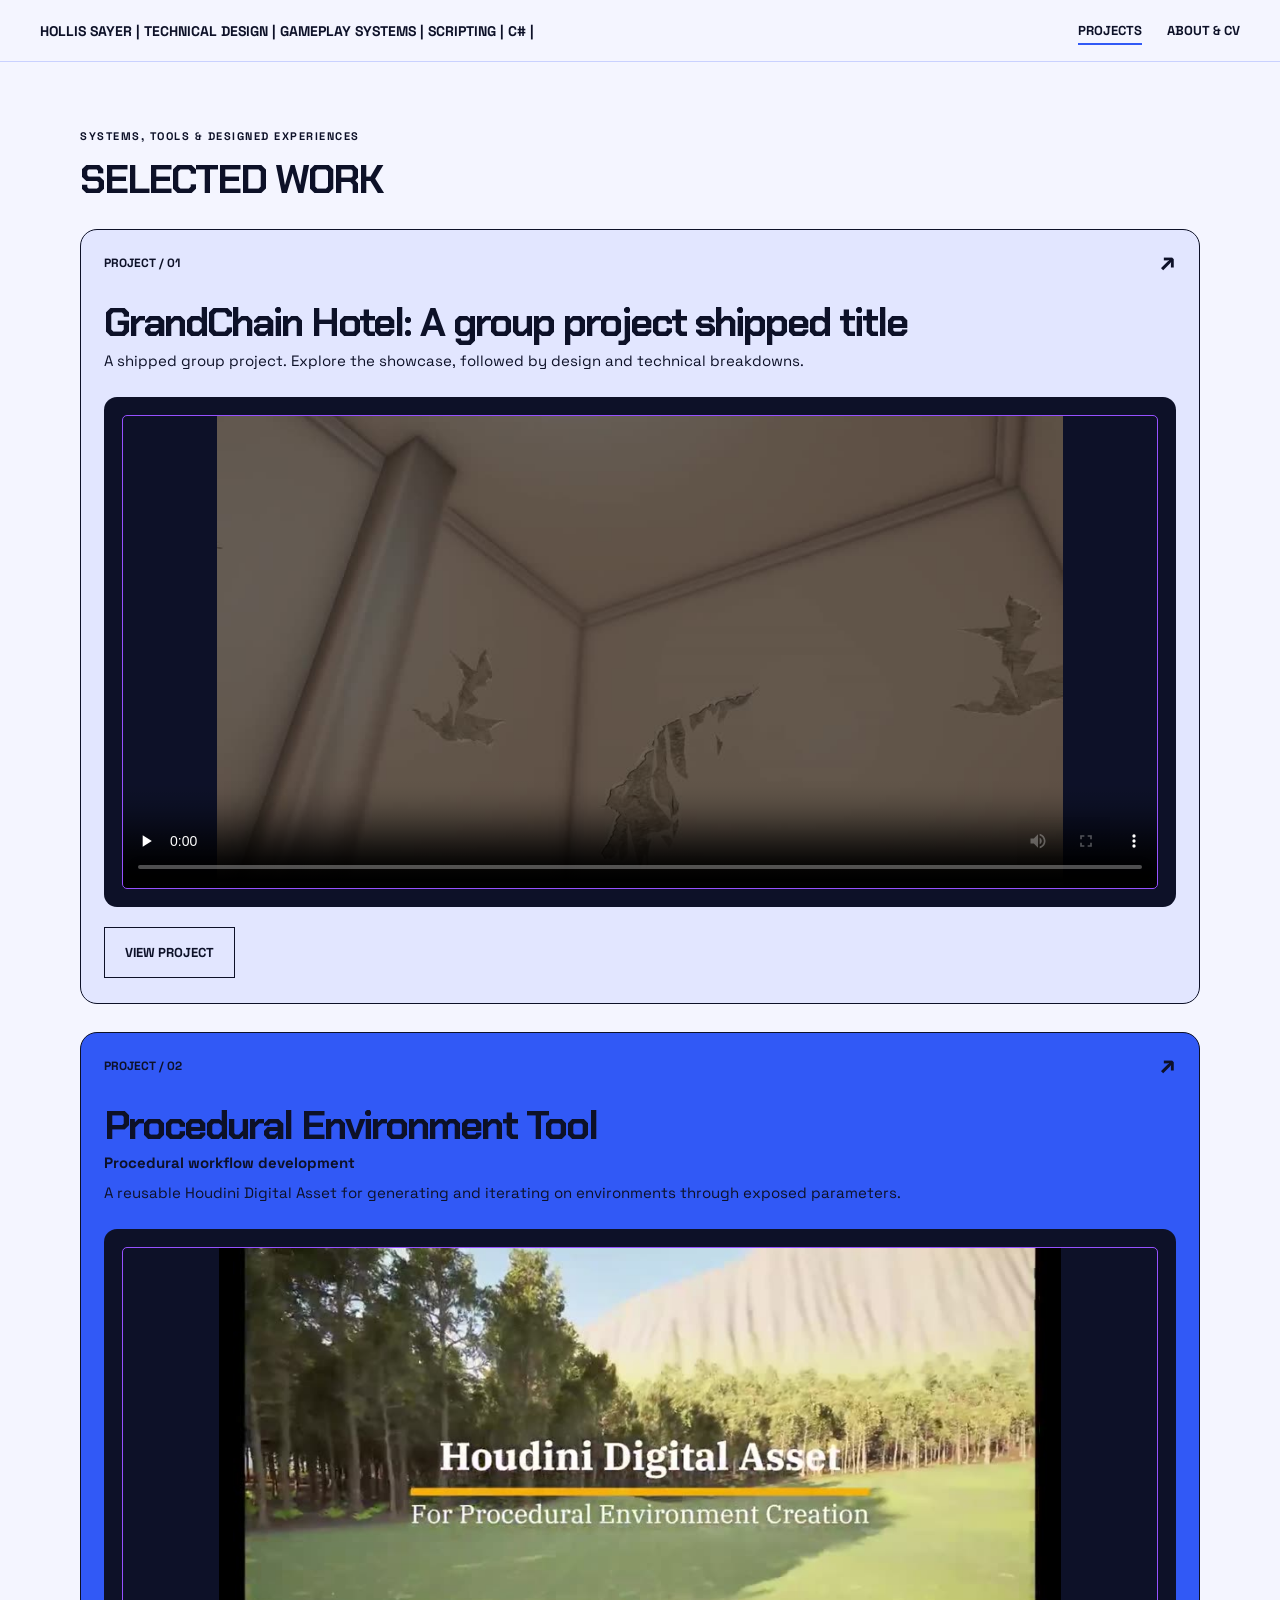
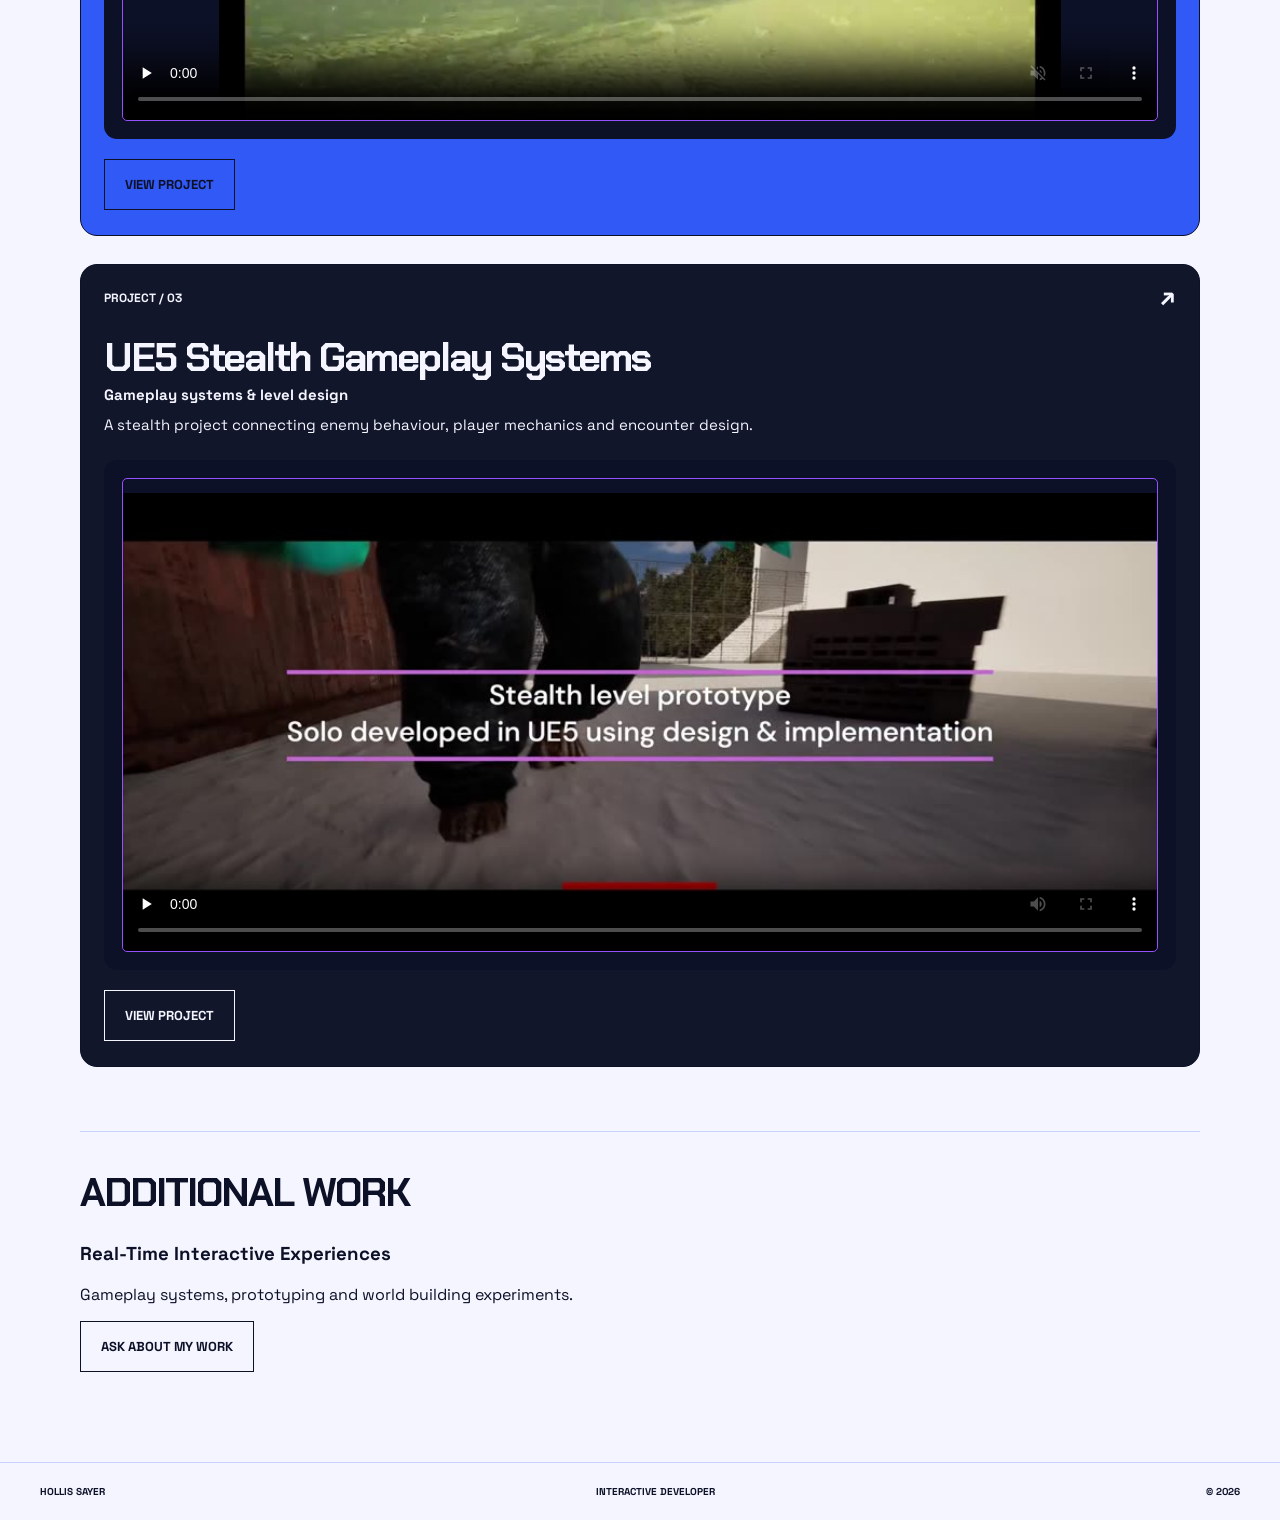
==== commit a92cc2ab: "Rename homepage breakdown buttons to View project" ====
--- a/index.html
+++ b/index.html
@@ -18,7 +18,7 @@
             <a href="about.html">ABOUT &amp; CV</a>
         </nav>
     </header>
-    <main id="top"><section class="work" id="selected-work"><div class="wrap"><p class="eyebrow">SYSTEMS, TOOLS &amp; DESIGNED EXPERIENCES</p><h2>SELECTED WORK</h2><article class="card pale"><div class="meta"><span>PROJECT / 01</span><span aria-hidden="true">↗</span></div><h3><a href="grandchain-hotel.html">GrandChain Hotel: A group project shipped title</a></h3><p>A shipped group project. Explore the showcase, followed by design and technical breakdowns.</p><div class="video"><video class="project-video" playsinline controls preload="none" aria-label="GrandChain Hotel showcase" poster="images/previews/hotel.jpg"><source src="videos/grandchain-hotel-showcase.mp4" type="video/mp4">Your browser does not support HTML video. <a href="videos/grandchain-hotel-showcase.mp4">Watch the showcase</a>.</video></div><a class="button project-link" style="margin-top:20px" href="grandchain-hotel.html">VIEW BREAKDOWN</a></article><article class="card blue"><div class="meta"><span>PROJECT / 02</span><span aria-hidden="true">↗</span></div><h3><a href="houdini-tool.html">Procedural Environment Tool</a></h3><h4>Procedural workflow development</h4><p>A reusable Houdini Digital Asset for generating and iterating on environments through exposed parameters.</p><div class="video"><video class="project-video" muted playsinline controls preload="none" poster="images/previews/houdini.jpg"><source src="videos/houdini-portfolio-loop-under25mb.mp4" type="video/mp4">Your browser does not support HTML video.</video></div><a class="button project-link" style="margin-top:20px" href="houdini-tool.html">VIEW BREAKDOWN</a></article><article class="card dark"><div class="meta"><span>PROJECT / 03</span><span aria-hidden="true">↗</span></div><h3><a href="stealth-systems.html">UE5 Stealth Gameplay Systems</a></h3><h4>Gameplay systems & level design</h4><p>A stealth project connecting enemy behaviour, player mechanics and encounter design.</p><div class="video"><video class="project-video" playsinline controls preload="none" aria-label="Stealth level showcase" poster="images/previews/stealth.jpg"><source src="videos/stealth-showcase.mp4" type="video/mp4">Your browser does not support HTML video.</video></div><a class="button project-link" style="margin-top:20px" href="stealth-systems.html">VIEW BREAKDOWN</a></article><section class="additional"><h2>ADDITIONAL WORK</h2><h3>Real-Time Interactive Experiences</h3><p>Gameplay systems, prototyping and world building experiments.</p><a class="button" href="about.html#contact">ASK ABOUT MY WORK</a></section></div></section></main>    <footer>
+    <main id="top"><section class="work" id="selected-work"><div class="wrap"><p class="eyebrow">SYSTEMS, TOOLS &amp; DESIGNED EXPERIENCES</p><h2>SELECTED WORK</h2><article class="card pale"><div class="meta"><span>PROJECT / 01</span><span aria-hidden="true">↗</span></div><h3><a href="grandchain-hotel.html">GrandChain Hotel: A group project shipped title</a></h3><p>A shipped group project. Explore the showcase, followed by design and technical breakdowns.</p><div class="video"><video class="project-video" playsinline controls preload="none" aria-label="GrandChain Hotel showcase" poster="images/previews/hotel.jpg"><source src="videos/grandchain-hotel-showcase.mp4" type="video/mp4">Your browser does not support HTML video. <a href="videos/grandchain-hotel-showcase.mp4">Watch the showcase</a>.</video></div><a class="button project-link" style="margin-top:20px" href="grandchain-hotel.html">VIEW PROJECT</a></article><article class="card blue"><div class="meta"><span>PROJECT / 02</span><span aria-hidden="true">↗</span></div><h3><a href="houdini-tool.html">Procedural Environment Tool</a></h3><h4>Procedural workflow development</h4><p>A reusable Houdini Digital Asset for generating and iterating on environments through exposed parameters.</p><div class="video"><video class="project-video" muted playsinline controls preload="none" poster="images/previews/houdini.jpg"><source src="videos/houdini-portfolio-loop-under25mb.mp4" type="video/mp4">Your browser does not support HTML video.</video></div><a class="button project-link" style="margin-top:20px" href="houdini-tool.html">VIEW PROJECT</a></article><article class="card dark"><div class="meta"><span>PROJECT / 03</span><span aria-hidden="true">↗</span></div><h3><a href="stealth-systems.html">UE5 Stealth Gameplay Systems</a></h3><h4>Gameplay systems & level design</h4><p>A stealth project connecting enemy behaviour, player mechanics and encounter design.</p><div class="video"><video class="project-video" playsinline controls preload="none" aria-label="Stealth level showcase" poster="images/previews/stealth.jpg"><source src="videos/stealth-showcase.mp4" type="video/mp4">Your browser does not support HTML video.</video></div><a class="button project-link" style="margin-top:20px" href="stealth-systems.html">VIEW PROJECT</a></article><section class="additional"><h2>ADDITIONAL WORK</h2><h3>Real-Time Interactive Experiences</h3><p>Gameplay systems, prototyping and world building experiments.</p><a class="button" href="about.html#contact">ASK ABOUT MY WORK</a></section></div></section></main>    <footer>
         <span>HOLLIS SAYER</span>
         <span>INTERACTIVE DEVELOPER</span>
         <span>© 2026</span>
--- a/styles.css
+++ b/styles.css
@@ -525,3 +525,21 @@
 
 /* Small tutorial screenshots sit beside the explanation. */
 .teaching-example{display:grid;grid-template-columns:minmax(0,1fr) 240px;gap:28px;align-items:start}.teaching-example p{margin:0}.teaching-image{display:block;border:1px solid #c9d1ff;border-radius:10px;overflow:hidden;background:#e2e6ff}.teaching-image img{display:block;width:100%;height:auto}@media(max-width:760px){.teaching-example{grid-template-columns:1fr;gap:18px}.teaching-image{width:min(240px,100%)}}
+
+/* Compact node stages with explanations alongside source screenshots. */
+.terrain-evolution{display:grid;gap:24px;margin:28px 0}.terrain-stage{display:grid;grid-template-columns:280px minmax(0,1fr);gap:28px;align-items:start;padding:22px;border:1px solid #c9d1ff;border-radius:12px;background:#e9ecff}.terrain-stage figure{margin:0}.terrain-stage img{display:block;width:100%;height:auto;border-radius:6px}.terrain-stage figcaption{font-size:12px;margin-top:8px;color:#424a71}.terrain-stage h4{font-size:20px;margin:0 0 12px}.terrain-stage p{margin:0 0 12px}.terrain-stage .eyebrow{margin-bottom:10px}@media(max-width:760px){.terrain-stage{grid-template-columns:1fr;padding:18px;gap:18px}.terrain-stage figure{width:min(280px,100%)}}
+
+/* Prominent main headings on every project breakdown. */
+.breakdown-group>h2,.case-body>#overview>h2{font-size:clamp(38px,5vw,56px);line-height:1.1;letter-spacing:-2px;margin-bottom:32px;overflow-wrap:break-word}@media(max-width:760px){.breakdown-group>h2,.case-body>#overview>h2{font-size:clamp(34px,8vw,44px);letter-spacing:-1px;margin-bottom:26px}}
+
+/* Project titles lead the section headings at every screen size. */
+.hero.case-hero h1{font-size:clamp(44px,5.5vw,62px);line-height:1.05;letter-spacing:-3px;max-width:1120px;overflow-wrap:break-word}@media(max-width:760px){.hero.case-hero h1{font-size:clamp(38px,9vw,50px);letter-spacing:-2px}}
+
+/* Compact forest evidence beside the three reflection blocks. */
+.outcome-reflection-layout{display:grid;grid-template-columns:minmax(0,1fr) 320px;gap:32px;align-items:start;margin-top:28px}.outcome-reflection-layout>.project-evidence{margin:0;padding:12px}.outcome-reflection-copy>h4:first-child{margin-top:0}@media(max-width:760px){.outcome-reflection-layout{grid-template-columns:1fr;gap:24px}.outcome-reflection-layout>.project-evidence{width:min(320px,100%)}}
+
+/* Full reflection beside a substantial forest image. */
+#outcome{width:min(1480px,calc(100vw - 80px));margin-left:calc((100% - min(1480px,100vw - 80px))/2)}.outcome-reflection-layout{grid-template-columns:minmax(0,1.25fr) minmax(0,1fr);gap:48px;align-items:start}.outcome-reflection-layout>.project-evidence{padding:14px}.outcome-reflection-layout>.project-evidence img{max-height:none}@media(max-width:760px){#outcome{width:100%;margin-left:0}.outcome-reflection-layout{grid-template-columns:1fr;gap:24px}.outcome-reflection-layout>.project-evidence{width:100%}}
+
+/* Project artwork alongside the hotel introduction. */
+.hotel-project-intro{display:grid;grid-template-columns:minmax(0,1fr) 360px;gap:40px;align-items:center}.hotel-project-cover{margin:0}.hotel-project-cover img{display:block;width:100%;height:auto;border-radius:12px}.hotel-project-intro .breakdown-choice{gap:12px}@media(max-width:760px){.hotel-project-intro{grid-template-columns:1fr;gap:28px}.hotel-project-cover{width:min(360px,100%)}}
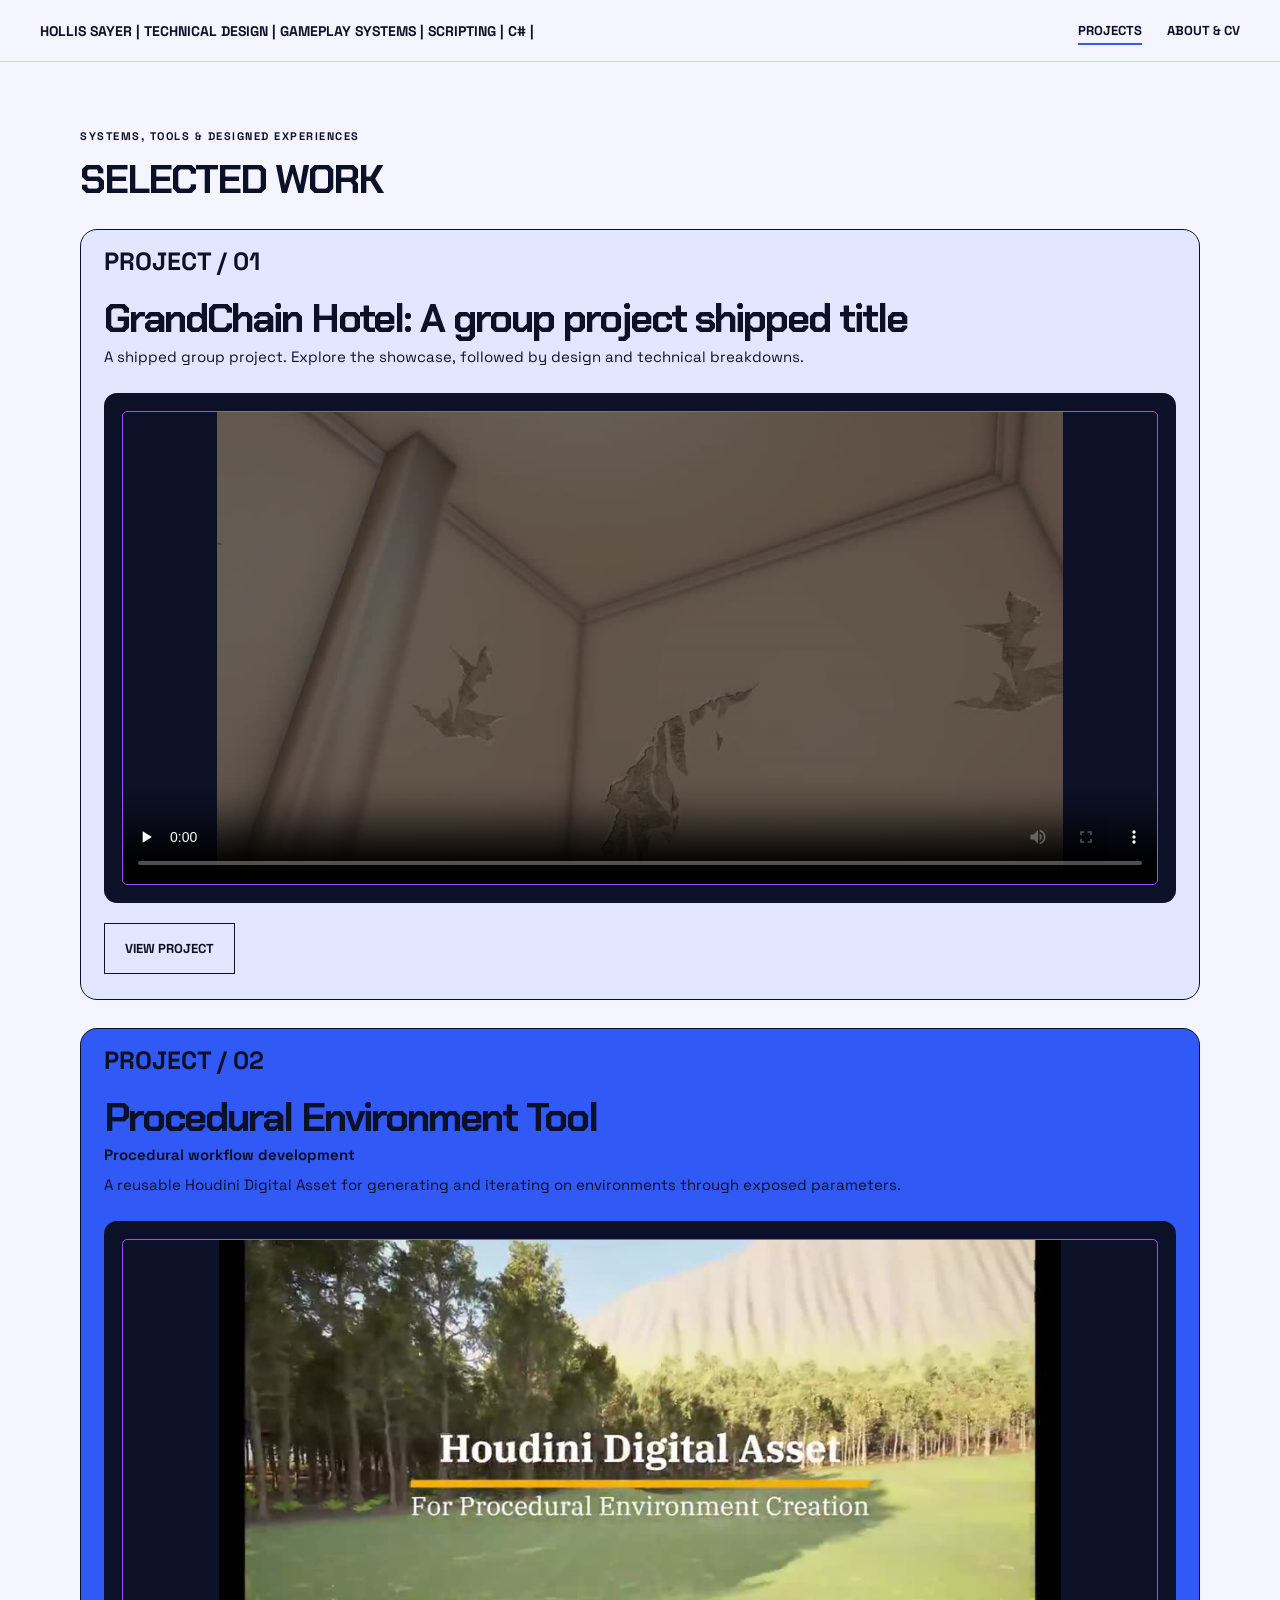
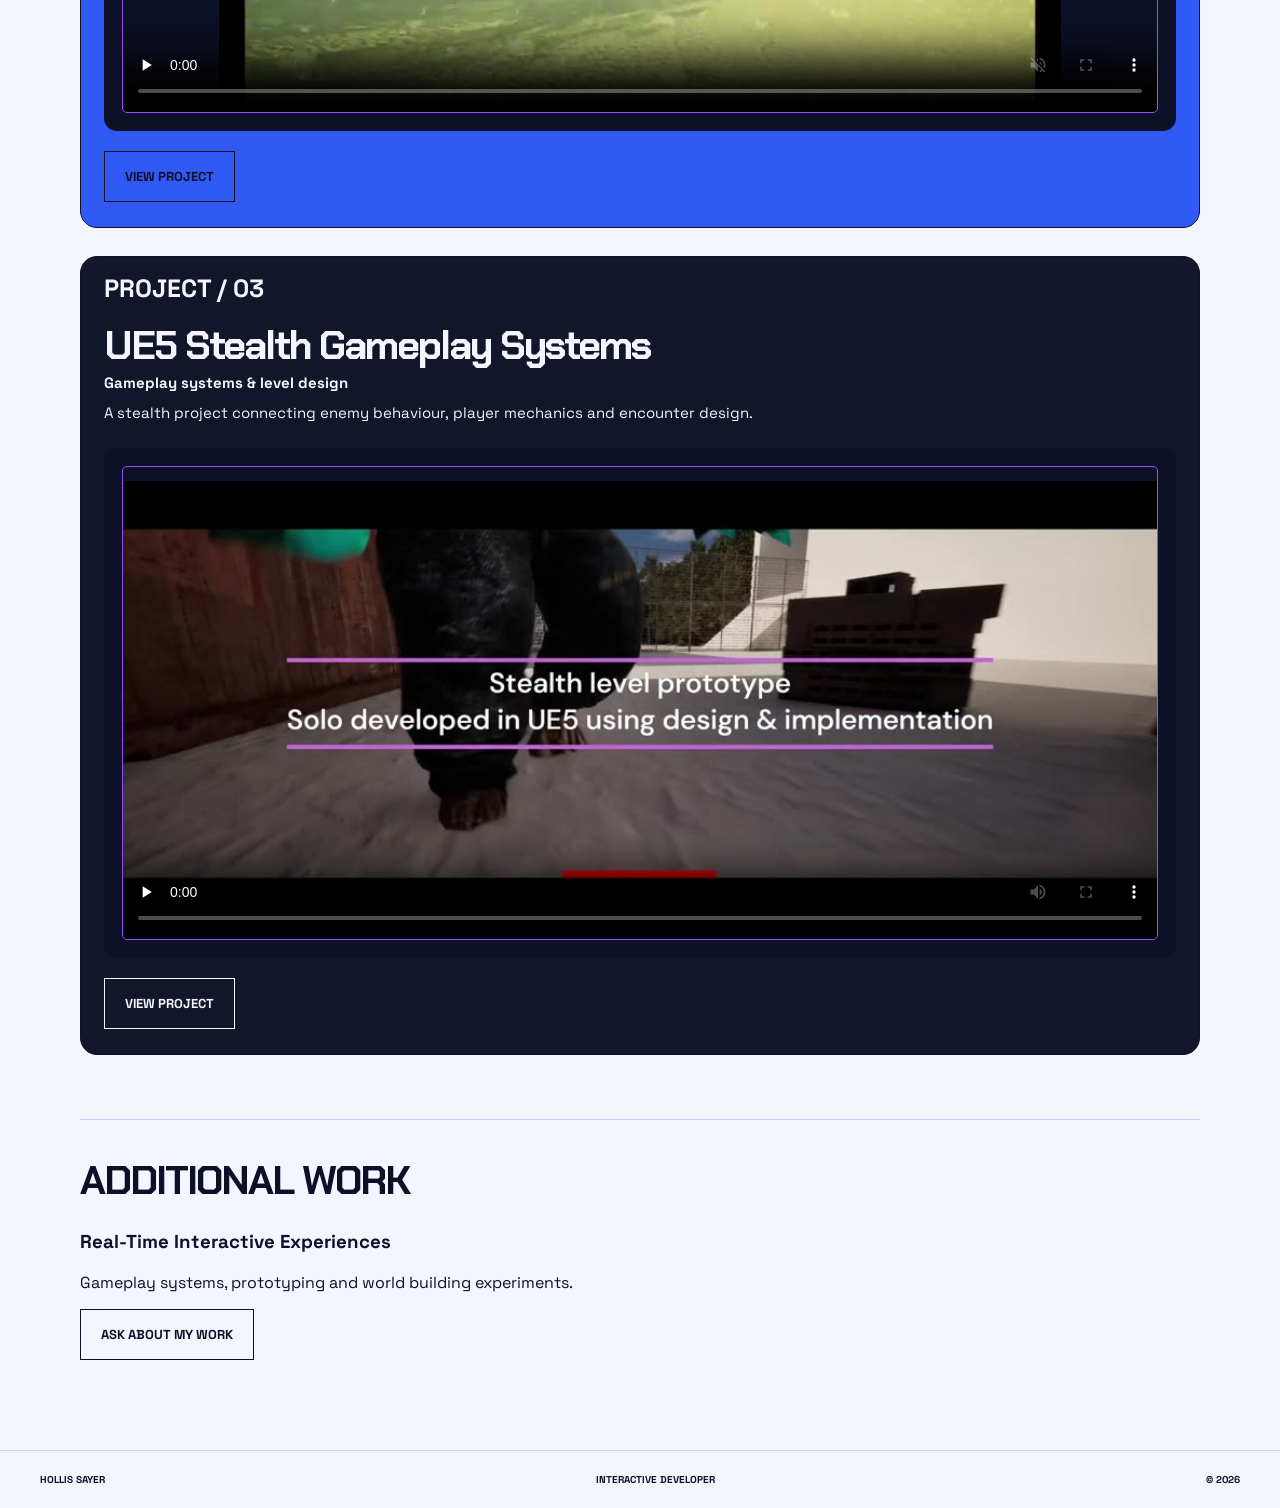
==== commit bb3e1395: "Remove remaining decorative arrows from project cards and page navigation" ====
--- a/index.html
+++ b/index.html
@@ -18,7 +18,7 @@
             <a href="about.html">ABOUT &amp; CV</a>
         </nav>
     </header>
-    <main id="top"><section class="work" id="selected-work"><div class="wrap"><p class="eyebrow">SYSTEMS, TOOLS &amp; DESIGNED EXPERIENCES</p><h2>SELECTED WORK</h2><article class="card pale"><div class="meta"><span>PROJECT / 01</span><span aria-hidden="true">↗</span></div><h3><a href="grandchain-hotel.html">GrandChain Hotel: A group project shipped title</a></h3><p>A shipped group project. Explore the showcase, followed by design and technical breakdowns.</p><div class="video"><video class="project-video" playsinline controls preload="none" aria-label="GrandChain Hotel showcase" poster="images/previews/hotel.jpg"><source src="videos/grandchain-hotel-showcase.mp4" type="video/mp4">Your browser does not support HTML video. <a href="videos/grandchain-hotel-showcase.mp4">Watch the showcase</a>.</video></div><a class="button project-link" style="margin-top:20px" href="grandchain-hotel.html">VIEW PROJECT</a></article><article class="card blue"><div class="meta"><span>PROJECT / 02</span><span aria-hidden="true">↗</span></div><h3><a href="houdini-tool.html">Procedural Environment Tool</a></h3><h4>Procedural workflow development</h4><p>A reusable Houdini Digital Asset for generating and iterating on environments through exposed parameters.</p><div class="video"><video class="project-video" muted playsinline controls preload="none" poster="images/previews/houdini.jpg"><source src="videos/houdini-portfolio-loop-under25mb.mp4" type="video/mp4">Your browser does not support HTML video.</video></div><a class="button project-link" style="margin-top:20px" href="houdini-tool.html">VIEW PROJECT</a></article><article class="card dark"><div class="meta"><span>PROJECT / 03</span><span aria-hidden="true">↗</span></div><h3><a href="stealth-systems.html">UE5 Stealth Gameplay Systems</a></h3><h4>Gameplay systems & level design</h4><p>A stealth project connecting enemy behaviour, player mechanics and encounter design.</p><div class="video"><video class="project-video" playsinline controls preload="none" aria-label="Stealth level showcase" poster="images/previews/stealth.jpg"><source src="videos/stealth-showcase.mp4" type="video/mp4">Your browser does not support HTML video.</video></div><a class="button project-link" style="margin-top:20px" href="stealth-systems.html">VIEW PROJECT</a></article><section class="additional"><h2>ADDITIONAL WORK</h2><h3>Real-Time Interactive Experiences</h3><p>Gameplay systems, prototyping and world building experiments.</p><a class="button" href="about.html#contact">ASK ABOUT MY WORK</a></section></div></section></main>    <footer>
+    <main id="top"><section class="work" id="selected-work"><div class="wrap"><p class="eyebrow">SYSTEMS, TOOLS &amp; DESIGNED EXPERIENCES</p><h2>SELECTED WORK</h2><article class="card pale"><div class="meta"><span>PROJECT / 01</span></div><h3><a href="grandchain-hotel.html">GrandChain Hotel: A group project shipped title</a></h3><p>A shipped group project. Explore the showcase, followed by design and technical breakdowns.</p><div class="video"><video class="project-video" playsinline controls preload="none" aria-label="GrandChain Hotel showcase" poster="images/previews/hotel.jpg"><source src="videos/grandchain-hotel-showcase.mp4" type="video/mp4">Your browser does not support HTML video. <a href="videos/grandchain-hotel-showcase.mp4">Watch the showcase</a>.</video></div><a class="button project-link" style="margin-top:20px" href="grandchain-hotel.html">VIEW PROJECT</a></article><article class="card blue"><div class="meta"><span>PROJECT / 02</span></div><h3><a href="houdini-tool.html">Procedural Environment Tool</a></h3><h4>Procedural workflow development</h4><p>A reusable Houdini Digital Asset for generating and iterating on environments through exposed parameters.</p><div class="video"><video class="project-video" muted playsinline controls preload="none" poster="images/previews/houdini.jpg"><source src="videos/houdini-portfolio-loop-under25mb.mp4" type="video/mp4">Your browser does not support HTML video.</video></div><a class="button project-link" style="margin-top:20px" href="houdini-tool.html">VIEW PROJECT</a></article><article class="card dark"><div class="meta"><span>PROJECT / 03</span></div><h3><a href="stealth-systems.html">UE5 Stealth Gameplay Systems</a></h3><h4>Gameplay systems & level design</h4><p>A stealth project connecting enemy behaviour, player mechanics and encounter design.</p><div class="video"><video class="project-video" playsinline controls preload="none" aria-label="Stealth level showcase" poster="images/previews/stealth.jpg"><source src="videos/stealth-showcase.mp4" type="video/mp4">Your browser does not support HTML video.</video></div><a class="button project-link" style="margin-top:20px" href="stealth-systems.html">VIEW PROJECT</a></article><section class="additional"><h2>ADDITIONAL WORK</h2><h3>Real-Time Interactive Experiences</h3><p>Gameplay systems, prototyping and world building experiments.</p><a class="button" href="about.html#contact">ASK ABOUT MY WORK</a></section></div></section></main>    <footer>
         <span>HOLLIS SAYER</span>
         <span>INTERACTIVE DEVELOPER</span>
         <span>© 2026</span>
--- a/styles.css
+++ b/styles.css
@@ -543,3 +543,9 @@
 
 /* Project artwork alongside the hotel introduction. */
 .hotel-project-intro{display:grid;grid-template-columns:minmax(0,1fr) 360px;gap:40px;align-items:center}.hotel-project-cover{margin:0}.hotel-project-cover img{display:block;width:100%;height:auto;border-radius:12px}.hotel-project-intro .breakdown-choice{gap:12px}@media(max-width:760px){.hotel-project-intro{grid-template-columns:1fr;gap:28px}.hotel-project-cover{width:min(360px,100%)}}
+
+/* Compact project team credits. */
+.team-credits{margin-top:56px;padding:32px 0 8px;border-top:1px solid #c9d1ff}.team-credits>h2{font-family:'Chakra Petch',sans-serif;font-size:28px;margin:0 0 24px}.team-credits-grid{display:grid;grid-template-columns:repeat(4,minmax(0,1fr));gap:28px}.team-credits-grid h3{font-size:16px;margin:0 0 16px}.team-credits-grid dl{margin:0}.team-credits-grid dl>div{margin-bottom:14px}.team-credits-grid dt{font-size:13px;margin-bottom:4px}.team-credits-grid dd{font-size:12px;line-height:1.5;color:#424a71}@media(max-width:900px){.team-credits-grid{grid-template-columns:repeat(2,minmax(0,1fr))}}@media(max-width:480px){.team-credits-grid{grid-template-columns:1fr}}
+
+/* Earlier guidance diagram alongside iteration and outcome. */
+.guidance-iteration-layout{display:grid;grid-template-columns:minmax(0,1fr) minmax(320px,.85fr);gap:32px;align-items:start}.guidance-iteration-layout>.project-evidence{margin:0;padding:12px}.guidance-iteration-layout>div>p:first-child{margin-top:0}@media(max-width:760px){.guidance-iteration-layout{grid-template-columns:1fr;gap:24px}}
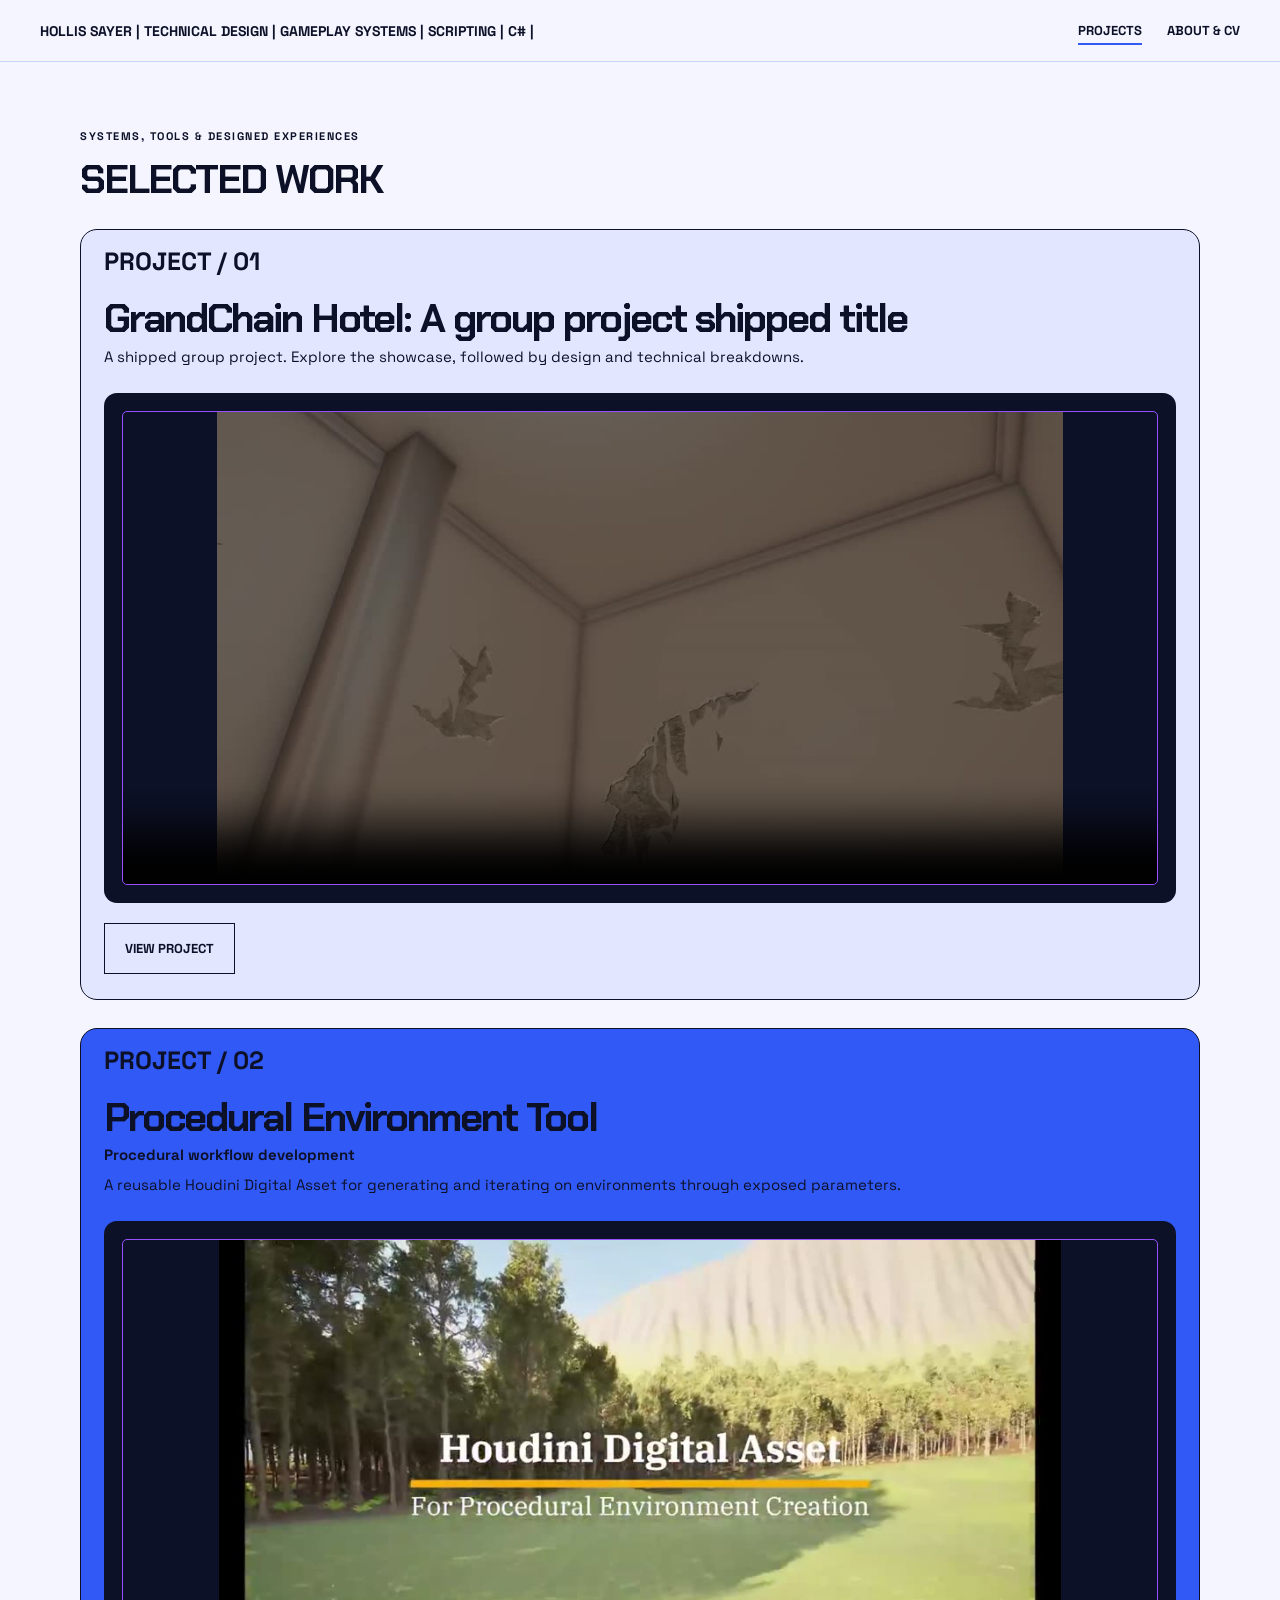
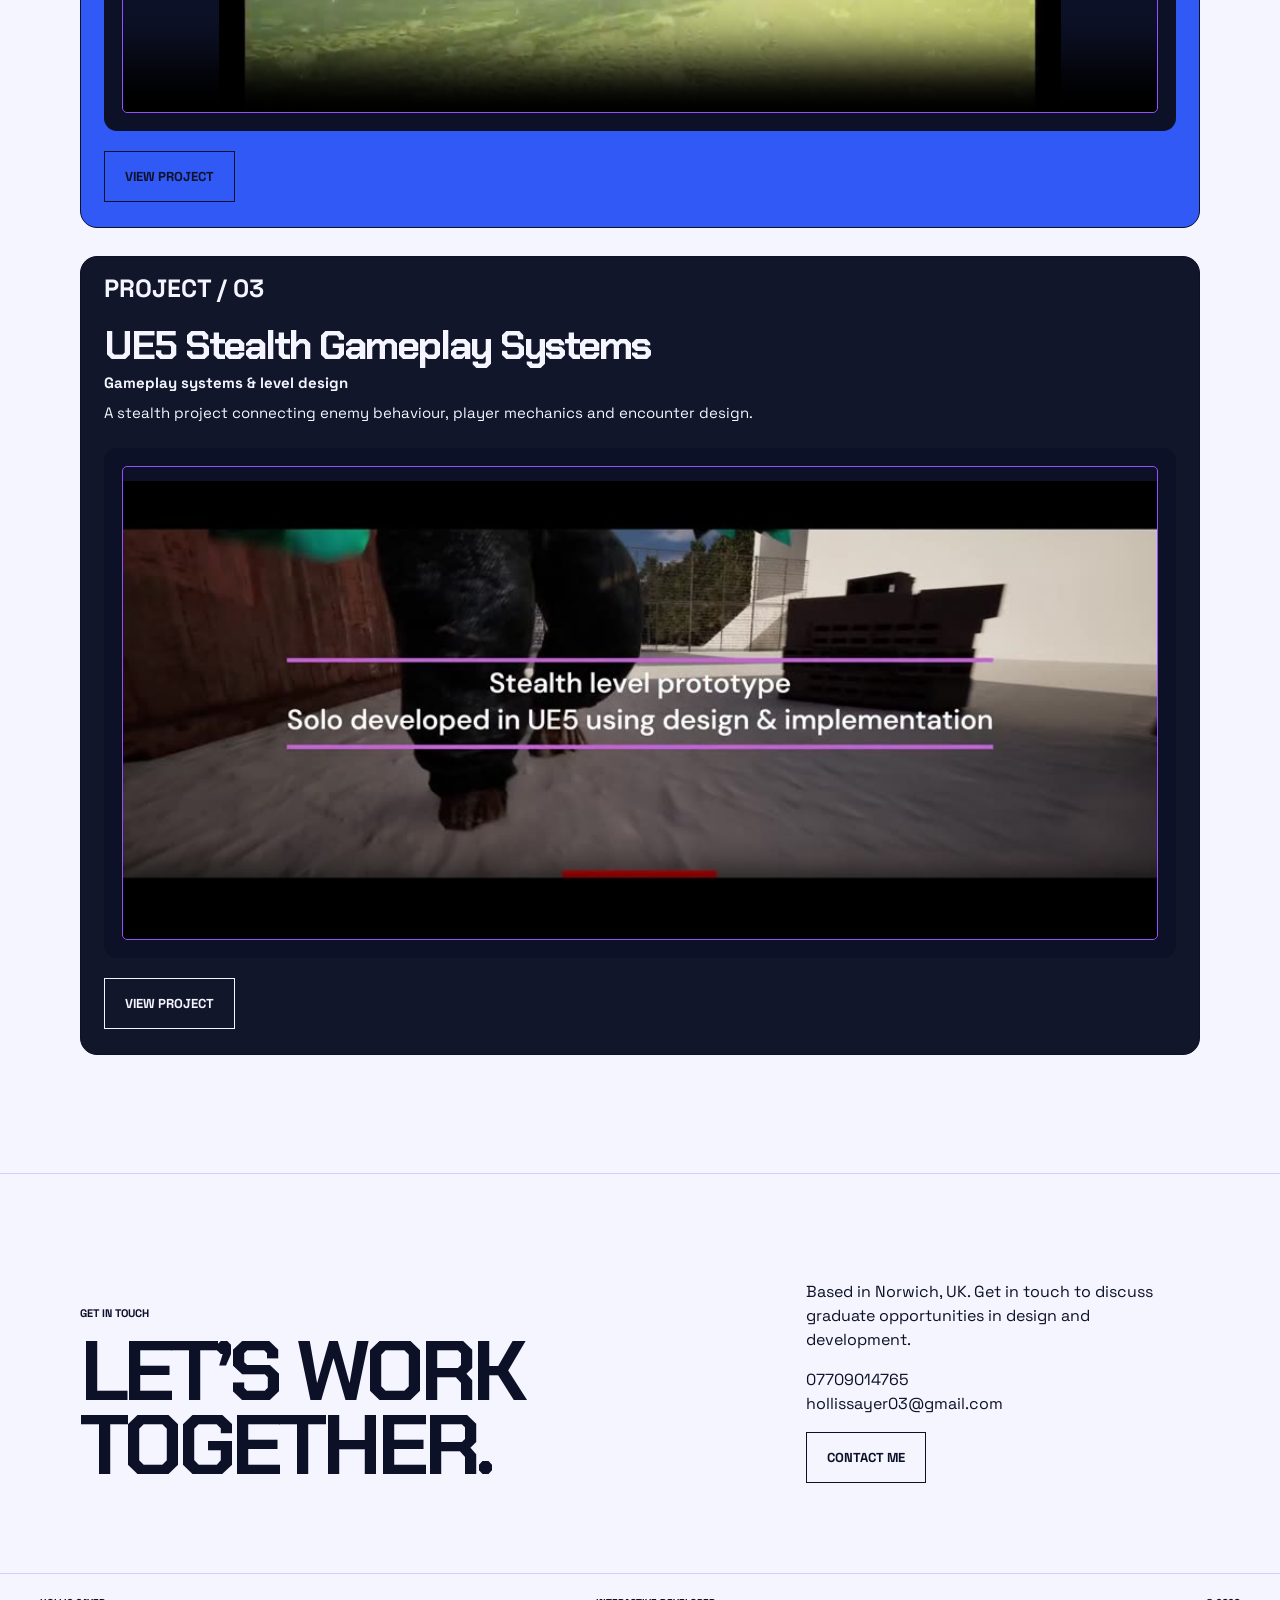
==== commit a5519780: "Replace homepage Additional work with matching contact section" ====
--- a/index.html
+++ b/index.html
@@ -18,7 +18,7 @@
             <a href="about.html">ABOUT &amp; CV</a>
         </nav>
     </header>
-    <main id="top"><section class="work" id="selected-work"><div class="wrap"><p class="eyebrow">SYSTEMS, TOOLS &amp; DESIGNED EXPERIENCES</p><h2>SELECTED WORK</h2><article class="card pale"><div class="meta"><span>PROJECT / 01</span></div><h3><a href="grandchain-hotel.html">GrandChain Hotel: A group project shipped title</a></h3><p>A shipped group project. Explore the showcase, followed by design and technical breakdowns.</p><div class="video"><video class="project-video" playsinline controls preload="none" aria-label="GrandChain Hotel showcase" poster="images/previews/hotel.jpg"><source src="videos/grandchain-hotel-showcase.mp4" type="video/mp4">Your browser does not support HTML video. <a href="videos/grandchain-hotel-showcase.mp4">Watch the showcase</a>.</video></div><a class="button project-link" style="margin-top:20px" href="grandchain-hotel.html">VIEW PROJECT</a></article><article class="card blue"><div class="meta"><span>PROJECT / 02</span></div><h3><a href="houdini-tool.html">Procedural Environment Tool</a></h3><h4>Procedural workflow development</h4><p>A reusable Houdini Digital Asset for generating and iterating on environments through exposed parameters.</p><div class="video"><video class="project-video" muted playsinline controls preload="none" poster="images/previews/houdini.jpg"><source src="videos/houdini-portfolio-loop-under25mb.mp4" type="video/mp4">Your browser does not support HTML video.</video></div><a class="button project-link" style="margin-top:20px" href="houdini-tool.html">VIEW PROJECT</a></article><article class="card dark"><div class="meta"><span>PROJECT / 03</span></div><h3><a href="stealth-systems.html">UE5 Stealth Gameplay Systems</a></h3><h4>Gameplay systems & level design</h4><p>A stealth project connecting enemy behaviour, player mechanics and encounter design.</p><div class="video"><video class="project-video" playsinline controls preload="none" aria-label="Stealth level showcase" poster="images/previews/stealth.jpg"><source src="videos/stealth-showcase.mp4" type="video/mp4">Your browser does not support HTML video.</video></div><a class="button project-link" style="margin-top:20px" href="stealth-systems.html">VIEW PROJECT</a></article><section class="additional"><h2>ADDITIONAL WORK</h2><h3>Real-Time Interactive Experiences</h3><p>Gameplay systems, prototyping and world building experiments.</p><a class="button" href="about.html#contact">ASK ABOUT MY WORK</a></section></div></section></main>    <footer>
+    <main id="top"><section class="work" id="selected-work"><div class="wrap"><p class="eyebrow">SYSTEMS, TOOLS &amp; DESIGNED EXPERIENCES</p><h2>SELECTED WORK</h2><article class="card pale"><div class="meta"><span>PROJECT / 01</span></div><h3><a href="grandchain-hotel.html">GrandChain Hotel: A group project shipped title</a></h3><p>A shipped group project. Explore the showcase, followed by design and technical breakdowns.</p><div class="video"><video class="project-video" playsinline controls preload="none" aria-label="GrandChain Hotel showcase" poster="images/previews/hotel.jpg"><source src="videos/grandchain-hotel-showcase.mp4" type="video/mp4">Your browser does not support HTML video. <a href="videos/grandchain-hotel-showcase.mp4">Watch the showcase</a>.</video></div><a class="button project-link" style="margin-top:20px" href="grandchain-hotel.html">VIEW PROJECT</a></article><article class="card blue"><div class="meta"><span>PROJECT / 02</span></div><h3><a href="houdini-tool.html">Procedural Environment Tool</a></h3><h4>Procedural workflow development</h4><p>A reusable Houdini Digital Asset for generating and iterating on environments through exposed parameters.</p><div class="video"><video class="project-video" muted playsinline controls preload="none" poster="images/previews/houdini.jpg"><source src="videos/houdini-portfolio-loop-under25mb.mp4" type="video/mp4">Your browser does not support HTML video.</video></div><a class="button project-link" style="margin-top:20px" href="houdini-tool.html">VIEW PROJECT</a></article><article class="card dark"><div class="meta"><span>PROJECT / 03</span></div><h3><a href="stealth-systems.html">UE5 Stealth Gameplay Systems</a></h3><h4>Gameplay systems & level design</h4><p>A stealth project connecting enemy behaviour, player mechanics and encounter design.</p><div class="video"><video class="project-video" playsinline controls preload="none" aria-label="Stealth level showcase" poster="images/previews/stealth.jpg"><source src="videos/stealth-showcase.mp4" type="video/mp4">Your browser does not support HTML video.</video></div><a class="button project-link" style="margin-top:20px" href="stealth-systems.html">VIEW PROJECT</a></article></div></section><section id="contact" class="contact"><div class="wrap contact-grid"><div><small>GET IN TOUCH</small><h2>LET’S WORK<br>TOGETHER.</h2></div><div><p>Based in Norwich, UK. Get in touch to discuss graduate opportunities in design and development.</p><p><a href="tel:+447709014765">07709014765</a><br><a href="mailto:hollissayer03@gmail.com">hollissayer03@gmail.com</a></p><a class="button" href="mailto:hollissayer03@gmail.com">CONTACT ME</a></div></div></section></main>    <footer>
         <span>HOLLIS SAYER</span>
         <span>INTERACTIVE DEVELOPER</span>
         <span>© 2026</span>
--- a/styles.css
+++ b/styles.css
@@ -549,3 +549,6 @@
 
 /* Earlier guidance diagram alongside iteration and outcome. */
 .guidance-iteration-layout{display:grid;grid-template-columns:minmax(0,1fr) minmax(320px,.85fr);gap:32px;align-items:start}.guidance-iteration-layout>.project-evidence{margin:0;padding:12px}.guidance-iteration-layout>div>p:first-child{margin-top:0}@media(max-width:760px){.guidance-iteration-layout{grid-template-columns:1fr;gap:24px}}
+
+/* Portrait beside the About me introduction. */
+.about-intro{display:grid;grid-template-columns:minmax(0,1fr) 280px;gap:48px;align-items:center}.about-portrait{display:block;width:100%;height:auto;aspect-ratio:4/5;object-fit:cover;object-position:center;border-radius:14px;border:1px solid #c9d1ff}@media(max-width:760px){.about-intro{grid-template-columns:1fr;gap:26px}.about-portrait{width:min(260px,100%);height:auto}}
